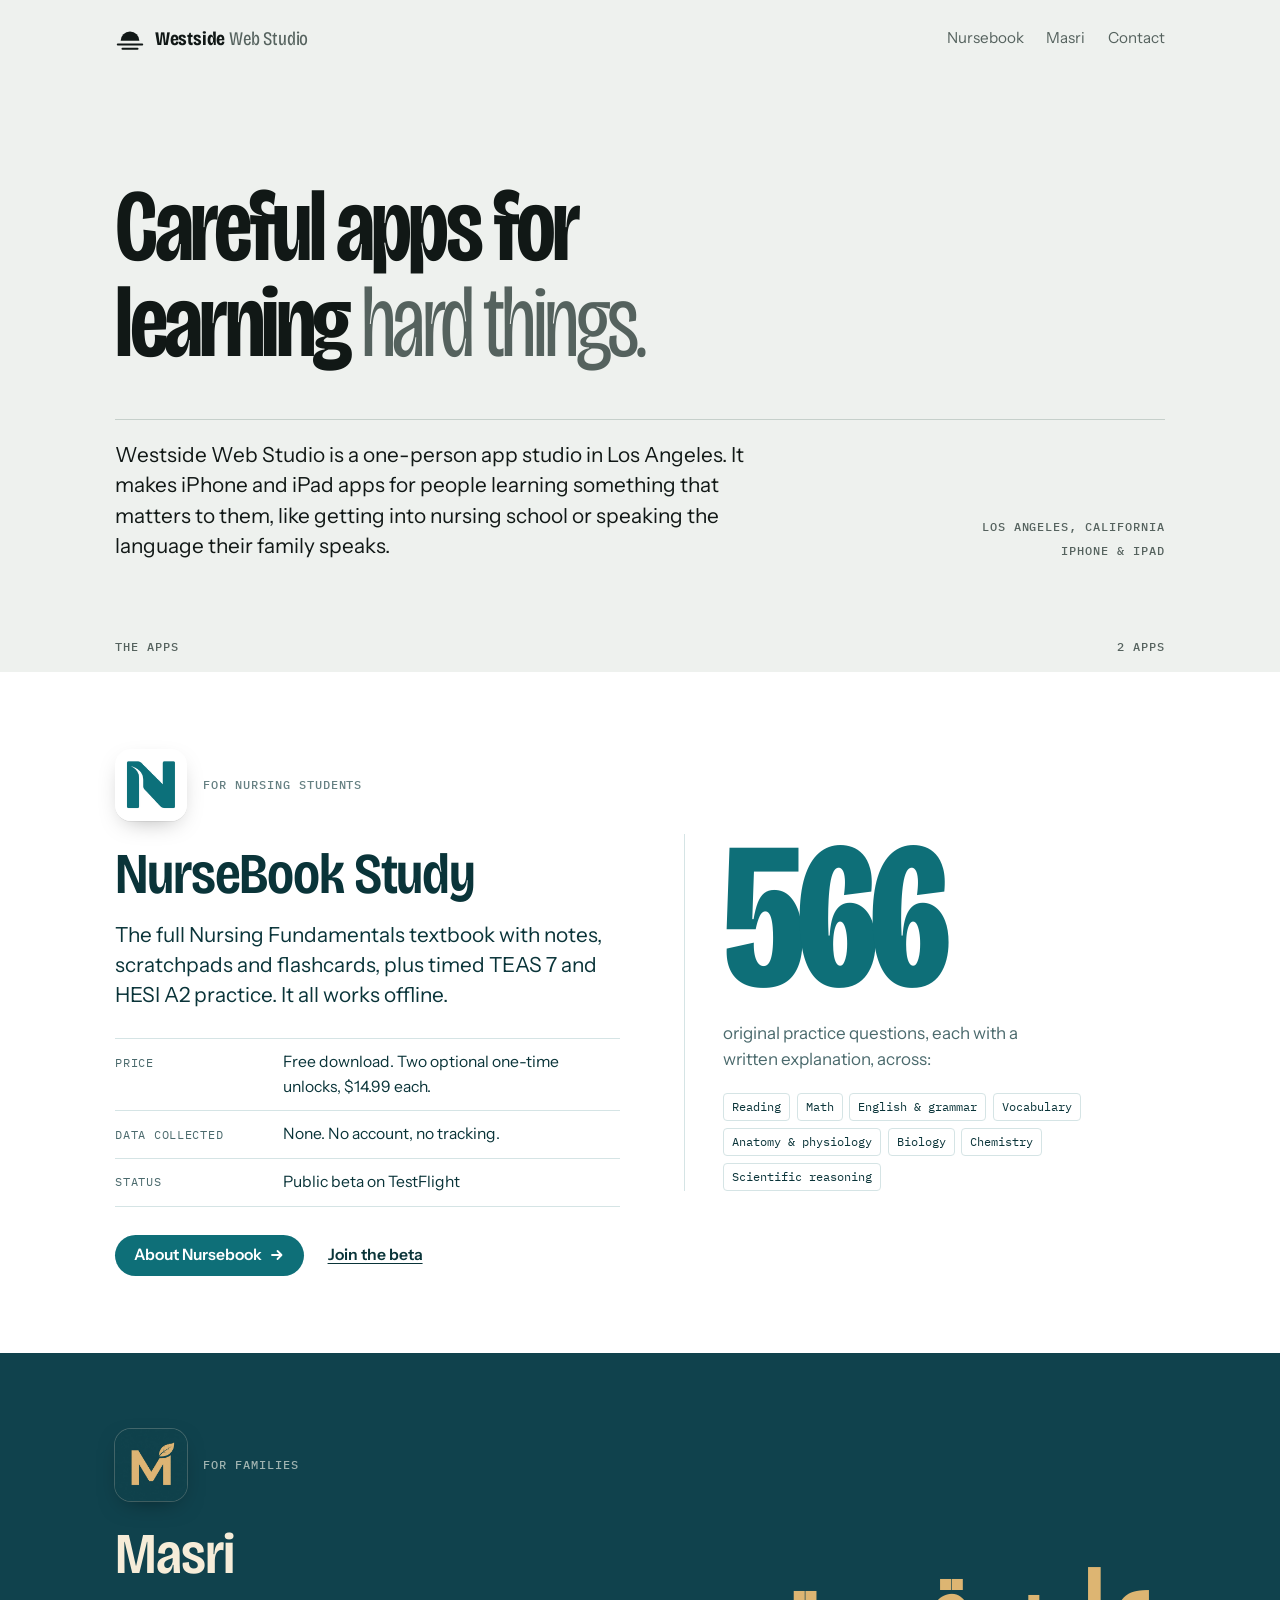
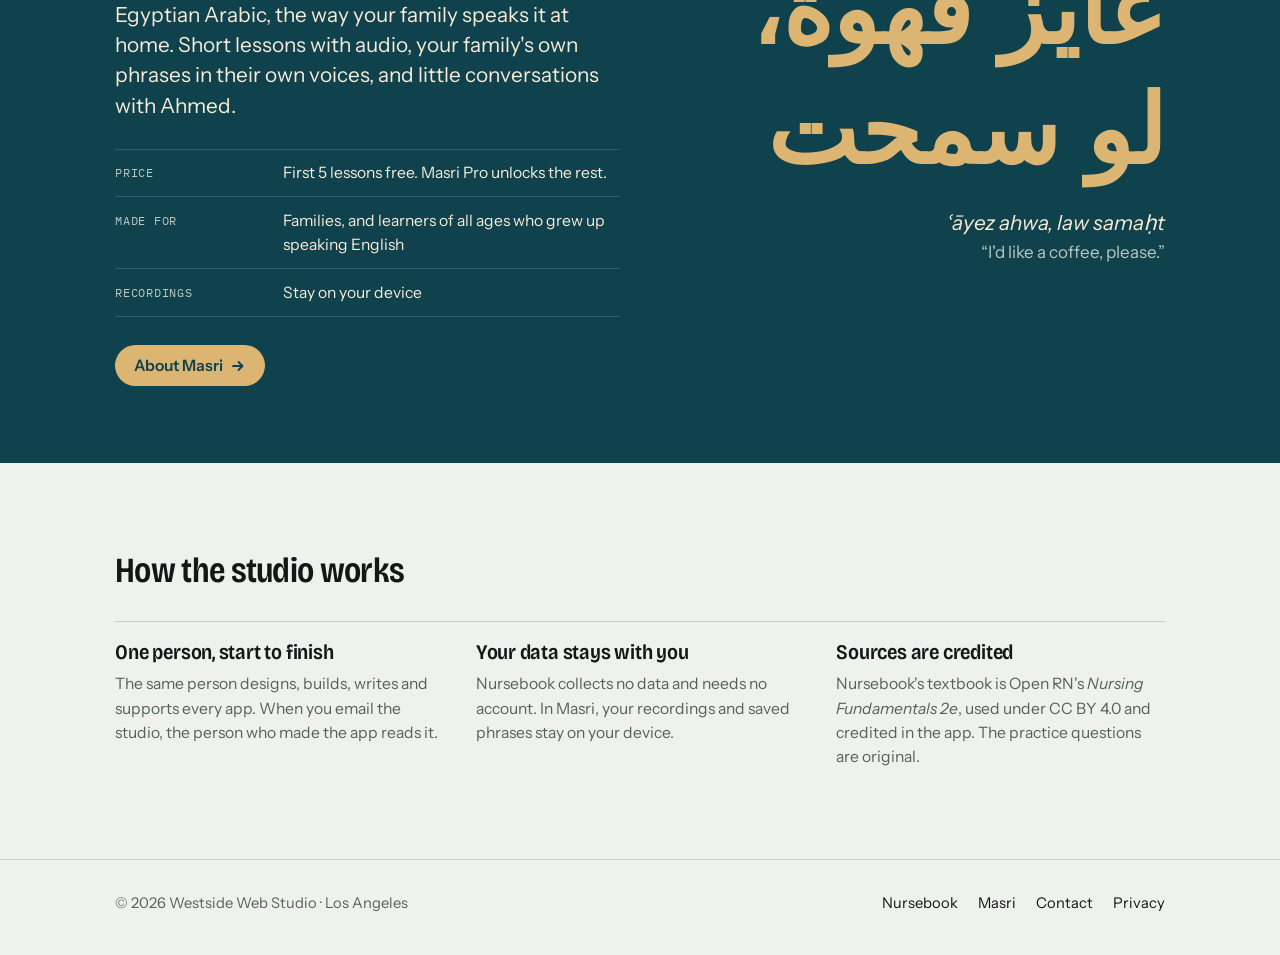
==== index.html @ 8f6cc034 "Westside Web Studio site: home, Nursebook, Masri, contact, privacy Static site for GitHub Pages. Sel" ====
<!doctype html>
<html lang="en">
<head>
<meta charset="utf-8">
<meta name="viewport" content="width=device-width, initial-scale=1, viewport-fit=cover">
<title>Westside Web Studio</title>
<meta name="description" content="Westside Web Studio is a one-person app studio in Los Angeles. It makes NurseBook Study and Masri for iPhone and iPad.">
<meta name="theme-color" content="#eef1ee" media="(prefers-color-scheme: light)">
<meta name="theme-color" content="#0c1110" media="(prefers-color-scheme: dark)">
<meta property="og:title" content="Westside Web Studio">
<meta property="og:description" content="Careful apps for learning hard things. NurseBook Study and Masri, for iPhone and iPad.">
<meta property="og:type" content="website">
<link rel="icon" href="assets/favicon.svg" type="image/svg+xml">
<link rel="preload" href="assets/fonts/bricolage-grotesque.woff2" as="font" type="font/woff2" crossorigin>
<link rel="stylesheet" href="assets/site.css">
</head>
<body>
<a class="skip" href="#main">Skip to content</a>

<header class="site-header">
  <div class="wrap">
    <a class="wordmark" href="./" aria-label="Westside Web Studio, home">
      <svg viewBox="0 0 32 32" aria-hidden="true"><path d="M6 19a10 10 0 0 1 20 0z" fill="currentColor"/><path d="M3 23h26M8 27.5h16" stroke="currentColor" stroke-width="2.2" stroke-linecap="round"/></svg>
      <span class="wordmark-text"><b>Westside</b> <span>Web Studio</span></span>
    </a>
    <nav class="site-nav" aria-label="Main">
      <a href="nursebook/">Nursebook</a>
      <a href="masri/">Masri</a>
      <a href="contact/">Contact</a>
    </nav>
  </div>
</header>

<main id="main">
  <section class="hero">
    <div class="wrap">
      <h1>Careful apps for learning <em>hard things.</em></h1>
      <div class="hero-foot">
        <p>Westside Web Studio is a one-person app studio in Los Angeles. It makes iPhone and iPad apps for people learning something that matters to them, like getting into nursing school or speaking the language their family speaks.</p>
        <div class="hero-meta label">
          <span>Los Angeles, California</span>
          <span>iPhone &amp; iPad</span>
        </div>
      </div>
    </div>
  </section>

  <div class="wrap apps-head">
    <h2 class="label" id="apps">The apps</h2>
    <span class="label">2 apps</span>
  </div>

  <section class="plate plate-nb" aria-labelledby="nb-title">
    <div class="wrap">
      <div>
        <div class="plate-id">
          <img src="assets/img/nursebook-icon-256.png" width="72" height="72" alt="Nursebook app icon">
          <span class="label">For nursing students</span>
        </div>
        <h2 id="nb-title">NurseBook Study</h2>
        <p class="lede">The full Nursing Fundamentals textbook with notes, scratchpads and flashcards, plus timed TEAS&nbsp;7 and HESI&nbsp;A2 practice. It all works offline.</p>
        <dl class="spec">
          <div><dt>Price</dt><dd>Free download. Two optional one-time unlocks, $14.99 each.</dd></div>
          <div><dt>Data collected</dt><dd>None. No account, no tracking.</dd></div>
          <div><dt>Status</dt><dd>Public beta on TestFlight</dd></div>
        </dl>
        <div class="actions">
          <a class="btn" href="nursebook/">About Nursebook <svg viewBox="0 0 14 14" aria-hidden="true"><path d="M2 7h9M7.5 3l4 4-4 4" fill="none" stroke="currentColor" stroke-width="1.8" stroke-linecap="round" stroke-linejoin="round"/></svg></a>
          <a class="textlink" href="https://testflight.apple.com/join/bQHftDA7">Join the beta</a>
        </div>
      </div>
      <div class="nb-art" aria-label="566 original practice questions">
        <div class="nb-count" aria-hidden="true">566</div>
        <p>original practice questions, each with a written explanation, across:</p>
        <ul class="nb-subjects">
          <li>Reading</li><li>Math</li><li>English &amp; grammar</li><li>Vocabulary</li>
          <li>Anatomy &amp; physiology</li><li>Biology</li><li>Chemistry</li><li>Scientific reasoning</li>
        </ul>
      </div>
    </div>
  </section>

  <section class="plate plate-ms" aria-labelledby="ms-title">
    <div class="wrap">
      <div>
        <div class="plate-id">
          <img src="assets/img/masri-icon-256.png" width="72" height="72" alt="Masri app icon">
          <span class="label">For families</span>
        </div>
        <h2 id="ms-title">Masri</h2>
        <p class="lede">Egyptian Arabic, the way your family speaks it at home. Short lessons with audio, your family's own phrases in their own voices, and little conversations with Ahmed.</p>
        <dl class="spec">
          <div><dt>Price</dt><dd>First 5 lessons free. Masri Pro unlocks the rest.</dd></div>
          <div><dt>Made for</dt><dd>Families, and learners of all ages who grew up speaking English</dd></div>
          <div><dt>Recordings</dt><dd>Stay on your device</dd></div>
        </dl>
        <div class="actions">
          <a class="btn" href="masri/">About Masri <svg viewBox="0 0 14 14" aria-hidden="true"><path d="M2 7h9M7.5 3l4 4-4 4" fill="none" stroke="currentColor" stroke-width="1.8" stroke-linecap="round" stroke-linejoin="round"/></svg></a>
        </div>
      </div>
      <figure class="ms-art" style="margin:0">
        <div class="ms-phrase" lang="ar-EG" dir="rtl">عايز قهوة، <span style="white-space:nowrap">لو سمحت</span></div>
        <figcaption>
          <div class="ms-say">ʿāyez ahwa, law samaḥt</div>
          <div class="ms-gloss">“I'd like a coffee, please.”</div>
        </figcaption>
      </figure>
    </div>
  </section>

  <section class="notes" aria-labelledby="notes-title">
    <div class="wrap">
      <h2 id="notes-title">How the studio works</h2>
      <div class="notes-grid">
        <div class="note">
          <h3>One person, start to finish</h3>
          <p>The same person designs, builds, writes and supports every app. When you email the studio, the person who made the app reads it.</p>
        </div>
        <div class="note">
          <h3>Your data stays with you</h3>
          <p>Nursebook collects no data and needs no account. In Masri, your recordings and saved phrases stay on your device.</p>
        </div>
        <div class="note">
          <h3>Sources are credited</h3>
          <p>Nursebook's textbook is Open RN's <i>Nursing Fundamentals&nbsp;2e</i>, used under CC&nbsp;BY&nbsp;4.0 and credited in the app. The practice questions are original.</p>
        </div>
      </div>
    </div>
  </section>
</main>

<footer class="site-footer">
  <div class="wrap">
    <span>© 2026 Westside Web Studio · Los Angeles</span>
    <nav aria-label="Footer">
      <a href="nursebook/">Nursebook</a>
      <a href="masri/">Masri</a>
      <a href="contact/">Contact</a>
      <a href="privacy/">Privacy</a>
    </nav>
  </div>
</footer>
</body>
</html>
---- assets/site.css ----
/* Westside Web Studio
   Layout: a quiet studio frame (wordmark, statement, notes) around full-width
   app plates that each carry their own app's colors and a spec sheet. */

@font-face {
  font-family: "Bricolage Grotesque";
  src: url("fonts/bricolage-grotesque.woff2") format("woff2");
  font-weight: 200 800;
  font-stretch: 75% 100%;
  font-display: swap;
}
@font-face {
  font-family: "Instrument Sans";
  src: url("fonts/instrument-sans.woff2") format("woff2");
  font-weight: 400 700;
  font-stretch: 75% 100%;
  font-display: swap;
}
@font-face {
  font-family: "Instrument Sans";
  src: url("fonts/instrument-sans-italic.woff2") format("woff2");
  font-weight: 400 700;
  font-style: italic;
  font-display: swap;
}
@font-face {
  font-family: "IBM Plex Mono";
  src: url("fonts/ibm-plex-mono-400.woff2") format("woff2");
  font-weight: 400;
  font-display: swap;
}
@font-face {
  font-family: "IBM Plex Mono";
  src: url("fonts/ibm-plex-mono-500.woff2") format("woff2");
  font-weight: 500;
  font-display: swap;
}

:root {
  /* Studio: marine-layer paper, ink, one dusk-blue accent */
  --paper: #eef1ee;
  --paper-2: #e2e8e4;
  --ink: #111816;
  --muted: #55625e;
  --rule: #c6d0cb;
  --accent: #2b3dcc;

  /* Nursebook plate */
  --nb-bg: #ffffff;
  --nb-fg: #0a3439;
  --nb-muted: #4b6a6d;
  --nb-accent: #0e6f78;
  --nb-rule: #d5e4e5;

  /* Masri plate (one look in both themes, from the app icon) */
  --ms-bg: #10424d;
  --ms-fg: #f6ecd8;
  --ms-muted: #b9c7c2;
  --ms-accent: #ddb572;
  --ms-rule: #2b5f69;

  --display: "Bricolage Grotesque", "Avenir Next Condensed", "Arial Narrow", system-ui, sans-serif;
  --body: "Instrument Sans", "Avenir Next", "Segoe UI", system-ui, sans-serif;
  --mono: "IBM Plex Mono", ui-monospace, "SF Mono", Consolas, monospace;
  --arabic: "SF Arabic", "Geeza Pro", "Noto Naskh Arabic", "Segoe UI", "Arial", sans-serif;

  --step--1: 0.875rem;
  --step-0: 1.0625rem;
  --step-1: 1.3rem;
  --step-2: clamp(1.6rem, 1.2rem + 1.6vw, 2.2rem);
  --step-3: clamp(2.2rem, 1.4rem + 3.4vw, 3.6rem);
  --step-4: clamp(2.9rem, 1.4rem + 6.4vw, 6.4rem);

  --wrap: 72rem;
  --gutter-l: max(16px, env(safe-area-inset-left, 0px), 4vw);
  --gutter-r: max(16px, env(safe-area-inset-right, 0px), 4vw);
  color-scheme: light;
}

@media (prefers-color-scheme: dark) {
  :root {
    --paper: #0c1110;
    --paper-2: #141b19;
    --ink: #e5ebe8;
    --muted: #93a19c;
    --rule: #26312e;
    --accent: #95a2ff;

    --nb-bg: #0a2326;
    --nb-fg: #e2f0f0;
    --nb-muted: #9dbbbd;
    --nb-accent: #5fc4cc;
    --nb-rule: #1c3d41;
    color-scheme: dark;
  }
}

*, *::before, *::after { box-sizing: border-box; }

html { -webkit-text-size-adjust: 100%; }

body {
  margin: 0;
  background: var(--paper);
  color: var(--ink);
  font-family: var(--body);
  font-size: var(--step-0);
  line-height: 1.55;
  -webkit-font-smoothing: antialiased;
  text-rendering: optimizeLegibility;
}

img { max-width: 100%; height: auto; display: block; }

a { color: inherit; text-underline-offset: 0.2em; text-decoration-thickness: 1px; }
a:hover { text-decoration-thickness: 2px; }
:focus-visible { outline: 2px solid var(--accent); outline-offset: 3px; border-radius: 2px; }

.skip {
  position: absolute; left: -9999px; top: 0;
  background: var(--ink); color: var(--paper); padding: 0.6rem 1rem; z-index: 20;
}
.skip:focus { left: var(--gutter-l); top: 0.5rem; }

.wrap {
  max-width: var(--wrap);
  margin-inline: auto;
  padding-left: var(--gutter-l);
  padding-right: var(--gutter-r);
}

h1, h2, h3 {
  font-family: var(--display);
  font-weight: 600;
  font-stretch: 84%;
  letter-spacing: -0.02em;
  line-height: 1.02;
  text-wrap: balance;
  margin: 0;
}

p { margin: 0; max-width: 62ch; }

.label {
  font-family: var(--mono);
  font-size: 0.75rem;
  font-weight: 500;
  letter-spacing: 0.08em;
  text-transform: uppercase;
}

/* ---------- Header ---------- */

.site-header { padding-block: 1.25rem; }
.site-header .wrap {
  display: flex; align-items: center; justify-content: space-between;
  gap: 1rem; flex-wrap: wrap;
}

.wordmark {
  display: inline-flex; align-items: center; gap: 0.6rem;
  text-decoration: none; color: var(--ink);
}
.wordmark svg { width: 30px; height: 30px; flex: none; }
.wordmark-text {
  font-family: var(--display);
  font-stretch: 80%;
  font-size: 1.2rem;
  letter-spacing: -0.01em;
  line-height: 1;
}
.wordmark-text b { font-weight: 700; }
.wordmark-text span { font-weight: 400; color: var(--muted); }

.site-nav { display: flex; gap: 1.4rem; flex-wrap: wrap; }
.site-nav a {
  text-decoration: none; font-size: 0.95rem; color: var(--muted);
  padding-block: 0.4rem;
}
.site-nav a:hover, .site-nav a[aria-current="page"] { color: var(--ink); }
.site-nav a[aria-current="page"] { box-shadow: inset 0 -2px 0 var(--accent); }

/* ---------- Home hero ---------- */

.hero { padding-block: clamp(3rem, 8vw, 7rem) clamp(2.5rem, 6vw, 5rem); }
.hero h1 {
  font-size: var(--step-4);
  font-stretch: 78%;
  font-weight: 600;
  line-height: 0.94;
  letter-spacing: -0.035em;
  max-width: 13ch;
}
.hero h1 em {
  font-style: normal;
  font-weight: 300;
  color: var(--muted);
}
.hero-foot {
  margin-top: clamp(2rem, 4vw, 3rem);
  display: grid;
  grid-template-columns: minmax(0, 1fr) auto;
  gap: 2rem;
  align-items: end;
  border-top: 1px solid var(--rule);
  padding-top: 1.25rem;
}
.hero-foot p { font-size: var(--step-1); line-height: 1.45; color: var(--ink); max-width: 46ch; }
.hero-meta {
  display: grid; gap: 0.35rem; text-align: right; color: var(--muted);
}

/* ---------- App plates ---------- */

.apps-head {
  display: flex; justify-content: space-between; align-items: baseline;
  gap: 1rem; padding-block: 0 1rem; color: var(--muted);
}

.plate { padding-block: clamp(2.5rem, 6vw, 5rem); }
.plate .wrap {
  display: grid;
  grid-template-columns: minmax(0, 1.05fr) minmax(0, 1fr);
  gap: clamp(2rem, 5vw, 4.5rem);
  align-items: center;
}

.plate-id { display: flex; align-items: center; gap: 1rem; margin-bottom: 1.5rem; }
.plate-id img {
  width: 72px; height: 72px; border-radius: 16px;
  box-shadow: 0 1px 0 rgba(0,0,0,0.06), 0 8px 24px -10px rgba(0,0,0,0.35);
}
.plate-id .label { opacity: 0.85; }
.plate h2 { font-size: var(--step-3); margin-bottom: 1rem; }
.plate .lede { font-size: var(--step-1); line-height: 1.45; margin-bottom: 1.75rem; }

.spec { margin: 0 0 1.75rem; display: grid; border-top: 1px solid; }
.spec div {
  display: grid; grid-template-columns: 9.5rem minmax(0, 1fr); gap: 1rem;
  padding-block: 0.7rem; border-bottom: 1px solid;
}
.spec dt { font-family: var(--mono); font-size: 0.75rem; letter-spacing: 0.06em; text-transform: uppercase; padding-top: 0.2rem; }
.spec dd { margin: 0; font-size: 0.98rem; }

.actions { display: flex; flex-wrap: wrap; gap: 0.75rem 1.5rem; align-items: center; }
.btn {
  display: inline-flex; align-items: center; gap: 0.5rem;
  font-weight: 600; text-decoration: none;
  padding: 0.8rem 1.2rem; border-radius: 999px;
  font-size: 0.98rem; line-height: 1;
}
.btn svg { width: 14px; height: 14px; }
.textlink { font-weight: 600; font-size: 0.98rem; }

/* Nursebook plate */
.plate-nb { background: var(--nb-bg); color: var(--nb-fg); }
.plate-nb .label, .plate-nb .spec dt { color: var(--nb-muted); }
.plate-nb .spec, .plate-nb .spec div { border-color: var(--nb-rule); }
.plate-nb .btn { background: var(--nb-accent); color: var(--nb-bg); }
.plate-nb .btn:focus-visible, .plate-nb a:focus-visible { outline-color: var(--nb-accent); }

.nb-art {
  display: grid; gap: 1.25rem;
  border-left: 1px solid var(--nb-rule);
  padding-left: clamp(1.25rem, 3vw, 2.5rem);
}
.nb-count {
  font-family: var(--display);
  font-stretch: 75%;
  font-weight: 700;
  font-size: clamp(6rem, 3rem + 13vw, 13rem);
  line-height: 0.8;
  letter-spacing: -0.05em;
  color: var(--nb-accent);
  font-variant-numeric: tabular-nums;
}
.nb-art p { color: var(--nb-muted); max-width: 30ch; }
.nb-subjects {
  list-style: none; margin: 0; padding: 0;
  display: flex; flex-wrap: wrap; gap: 0.4rem;
}
.nb-subjects li {
  font-family: var(--mono); font-size: 0.75rem;
  border: 1px solid var(--nb-rule); border-radius: 4px;
  padding: 0.25rem 0.5rem; color: var(--nb-fg);
}

/* Masri plate */
.plate-ms { background: var(--ms-bg); color: var(--ms-fg); color-scheme: dark; }
.plate-ms .label, .plate-ms .spec dt { color: var(--ms-muted); }
.plate-ms .spec, .plate-ms .spec div { border-color: var(--ms-rule); }
.plate-ms .btn { background: var(--ms-accent); color: var(--ms-bg); }
.plate-ms a:focus-visible, .plate-ms .btn:focus-visible { outline-color: var(--ms-accent); }
.plate-ms .plate-id img, .head-ms .app-head img { box-shadow: 0 0 0 1px rgba(246, 236, 216, 0.22), 0 8px 24px -10px rgba(0,0,0,0.5); }

.ms-art { display: grid; gap: 1rem; justify-items: end; text-align: right; }
.ms-phrase {
  font-family: var(--arabic);
  font-size: clamp(2.4rem, 1.2rem + 6vw, 6rem);
  line-height: 1.25;
  color: var(--ms-accent);
  font-weight: 600;
}
.ms-say { font-size: var(--step-1); font-style: italic; }
.ms-gloss { color: var(--ms-muted); }

/* ---------- Studio notes ---------- */

.notes { padding-block: clamp(3rem, 7vw, 6rem); }
.notes h2 { font-size: var(--step-2); margin-bottom: 2rem; max-width: 22ch; }
.notes-grid {
  display: grid; grid-template-columns: repeat(3, minmax(0, 1fr));
  gap: 2rem; border-top: 1px solid var(--rule);
}
.note { padding-top: 1.25rem; display: grid; gap: 0.6rem; align-content: start; }
.note h3 { font-size: var(--step-1); font-stretch: 88%; letter-spacing: -0.01em; }
.note p { color: var(--muted); font-size: 0.98rem; }

/* ---------- Inner pages ---------- */

.head-nb { background: var(--nb-bg); color: var(--nb-fg); margin-bottom: clamp(2rem, 5vw, 3.5rem); }
.head-nb .label, .head-nb.page-head p { color: var(--nb-muted); }
.head-ms { background: var(--ms-bg); color: var(--ms-fg); color-scheme: dark; margin-bottom: clamp(2rem, 5vw, 3.5rem); }
.head-ms .label, .head-ms.page-head p { color: var(--ms-muted); }
.head-ms .wrap { display: grid; grid-template-columns: minmax(0, 1fr) auto; gap: 2rem; align-items: end; }
.head-ms .ms-phrase { font-size: clamp(2.2rem, 1.2rem + 3vw, 3.6rem); }

.page-head { padding-block: clamp(2.5rem, 6vw, 5rem) clamp(1.5rem, 3vw, 2.5rem); }
.page-head h1 { font-size: var(--step-3); max-width: 18ch; }
.page-head p { margin-top: 1.25rem; font-size: var(--step-1); line-height: 1.45; color: var(--muted); max-width: 52ch; }

.app-head { display: flex; align-items: center; gap: 1.25rem; margin-bottom: 1.75rem; }
.app-head img { width: 88px; height: 88px; border-radius: 20px; box-shadow: 0 8px 24px -12px rgba(0,0,0,0.4); }

.prose { padding-block: 0 clamp(3rem, 7vw, 6rem); }
.prose .cols {
  display: grid; grid-template-columns: minmax(0, 1fr) minmax(0, 18rem);
  gap: clamp(2rem, 5vw, 5rem); align-items: start;
}
.prose section + section { margin-top: 2.5rem; }
.prose h2 { font-size: var(--step-2); margin-bottom: 1rem; }
.prose p + p { margin-top: 1rem; }
.prose ul { margin: 0; padding-left: 1.1rem; max-width: 62ch; display: grid; gap: 0.5rem; }
.prose li::marker { color: var(--muted); }
.fine { font-size: var(--step--1); color: var(--muted); }

.aside {
  position: sticky; top: 1.5rem;
  border-top: 2px solid var(--ink);
  padding-top: 1rem;
}
.aside .spec { border-top: 0; }
.aside .spec div { grid-template-columns: minmax(0, 1fr); gap: 0.15rem; border-color: var(--rule); }
.aside .spec dt { color: var(--muted); }
.aside .btn { background: var(--ink); color: var(--paper); }
.aside .actions { flex-direction: column; align-items: stretch; }
.aside .btn { justify-content: center; }

.contact-list { display: grid; gap: 0; border-top: 1px solid var(--rule); max-width: 46rem; }
.contact-list div {
  display: grid; grid-template-columns: 12rem minmax(0, 1fr); gap: 1rem;
  padding-block: 1.1rem; border-bottom: 1px solid var(--rule);
}
.contact-list dt { color: var(--muted); }
.contact-list dd { margin: 0; overflow-wrap: anywhere; }
.contact-list a { font-weight: 600; }

/* ---------- Footer ---------- */

.site-footer {
  border-top: 1px solid var(--rule);
  padding-block: 2rem 2.5rem;
  color: var(--muted);
  font-size: 0.92rem;
}
.site-footer .wrap {
  display: flex; flex-wrap: wrap; justify-content: space-between; gap: 1rem 2rem;
}
.site-footer nav { display: flex; gap: 1.25rem; flex-wrap: wrap; }
.site-footer a { color: var(--ink); text-decoration: none; }
.site-footer a:hover { text-decoration: underline; }

/* ---------- Responsive ---------- */

@media (max-width: 860px) {
  .plate .wrap { grid-template-columns: minmax(0, 1fr); }
  .nb-art { border-left: 0; padding-left: 0; border-top: 1px solid var(--nb-rule); padding-top: 1.5rem; }
  .ms-art { justify-items: start; text-align: left; border-top: 1px solid var(--ms-rule); padding-top: 1.5rem; }
  .notes-grid { grid-template-columns: minmax(0, 1fr); gap: 0; }
  .note { padding-block: 1.25rem; border-bottom: 1px solid var(--rule); }
  .prose .cols { grid-template-columns: minmax(0, 1fr); }
  .aside { position: static; order: -1; }
  .head-ms .wrap { grid-template-columns: minmax(0, 1fr); }
}

@media (max-width: 560px) {
  .hero-foot { grid-template-columns: minmax(0, 1fr); }
  .hero-meta { text-align: left; }
  .spec div, .contact-list div { grid-template-columns: minmax(0, 1fr); gap: 0.15rem; }
  .apps-head { flex-direction: column; gap: 0.25rem; }
}

@media (prefers-reduced-motion: no-preference) {
  .plate-id img { transition: transform 0.4s cubic-bezier(.2,.7,.2,1); }
  .plate:hover .plate-id img { transform: rotate(-4deg) scale(1.04); }
  .btn { transition: transform 0.15s ease; }
  .btn:hover { transform: translateY(-1px); }
}
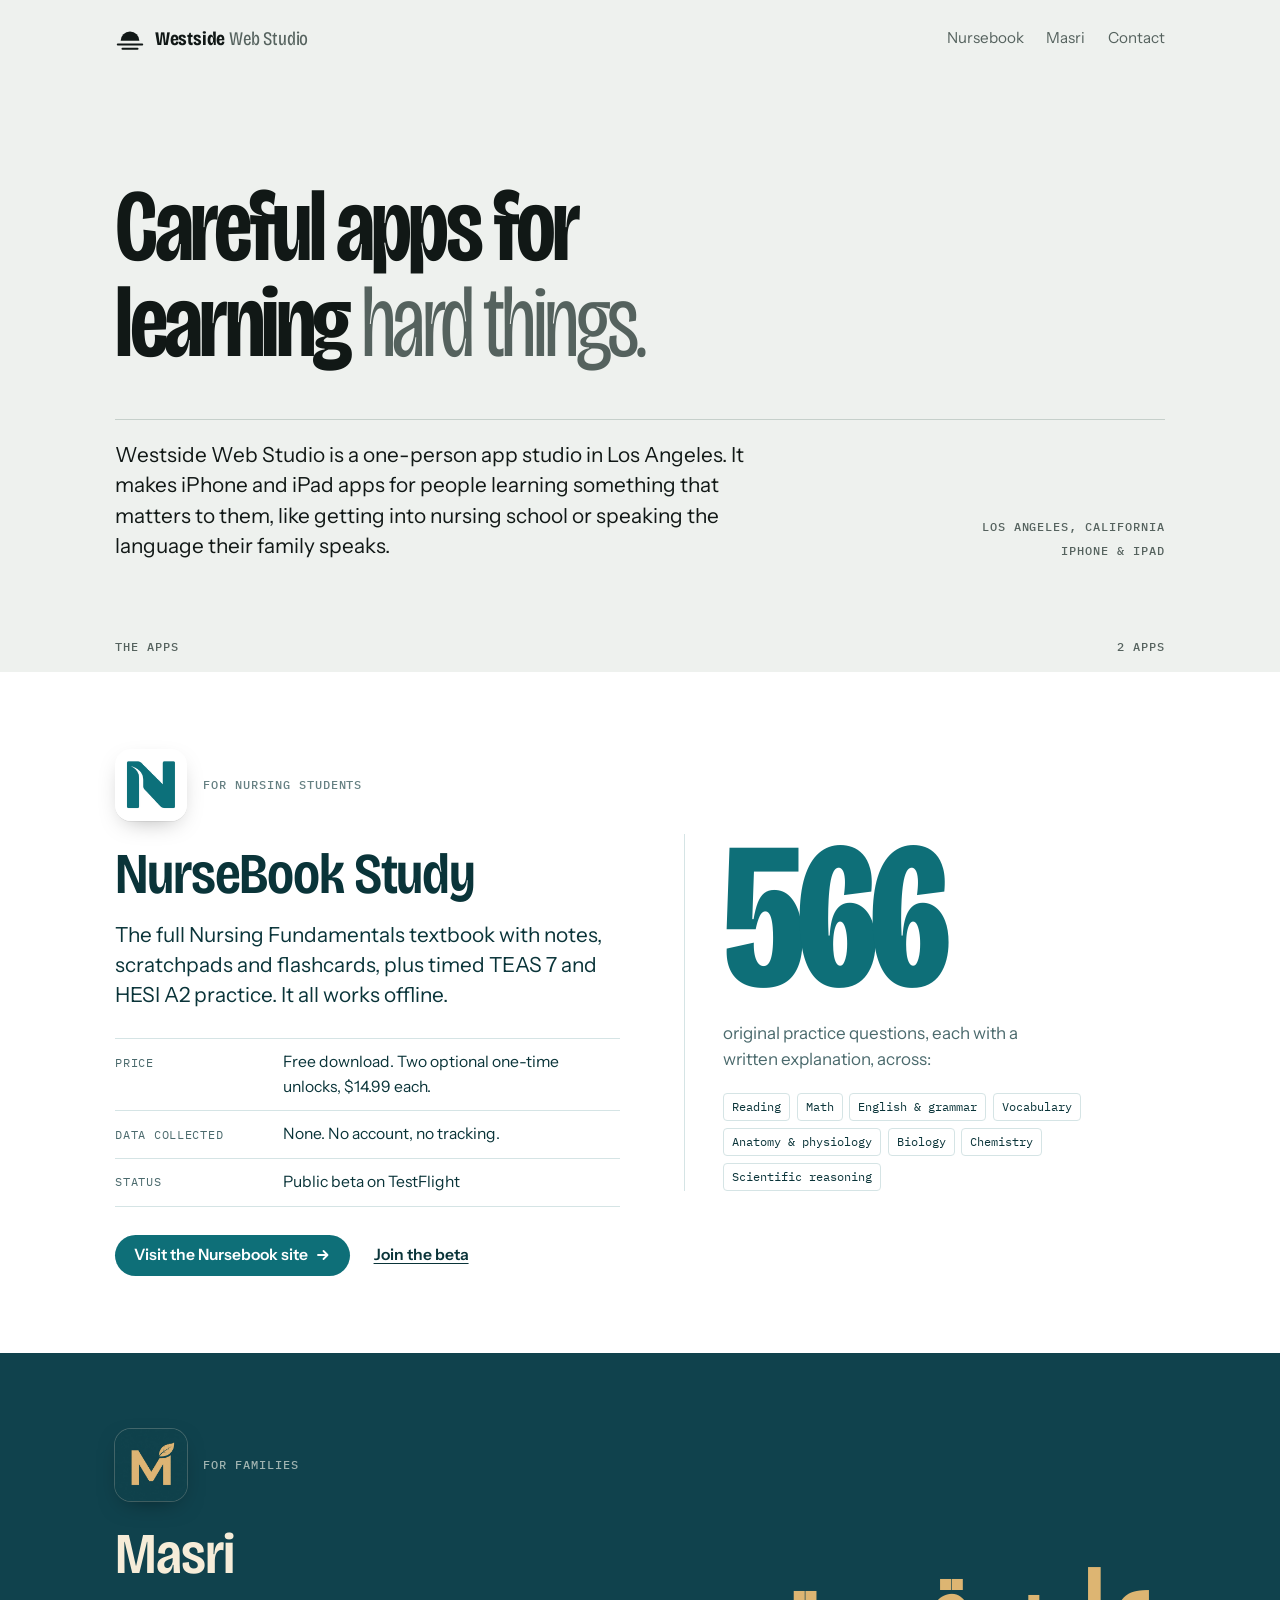
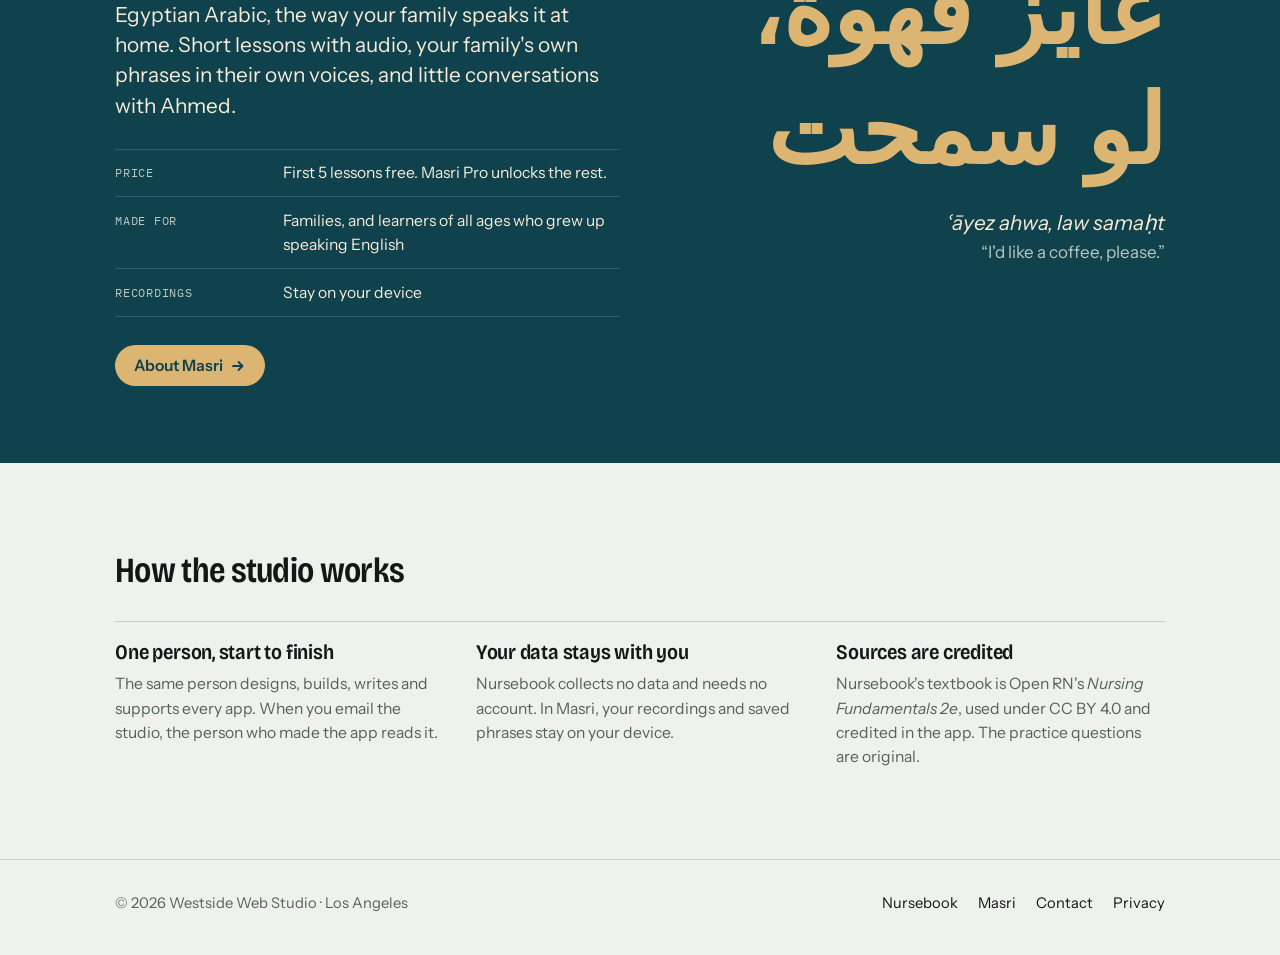
==== commit c2305761: "Link the Nursebook card to nursebook.westsidewebstudio.com; keep its CNAME in DNS.md Co-Authored-By:" ====
--- a/index.html
+++ b/index.html
@@ -65,7 +65,7 @@
           <div><dt>Status</dt><dd>Public beta on TestFlight</dd></div>
         </dl>
         <div class="actions">
-          <a class="btn" href="nursebook/">About Nursebook <svg viewBox="0 0 14 14" aria-hidden="true"><path d="M2 7h9M7.5 3l4 4-4 4" fill="none" stroke="currentColor" stroke-width="1.8" stroke-linecap="round" stroke-linejoin="round"/></svg></a>
+          <a class="btn" href="https://nursebook.westsidewebstudio.com/">Visit the Nursebook site <svg viewBox="0 0 14 14" aria-hidden="true"><path d="M2 7h9M7.5 3l4 4-4 4" fill="none" stroke="currentColor" stroke-width="1.8" stroke-linecap="round" stroke-linejoin="round"/></svg></a>
           <a class="textlink" href="https://testflight.apple.com/join/bQHftDA7">Join the beta</a>
         </div>
       </div>
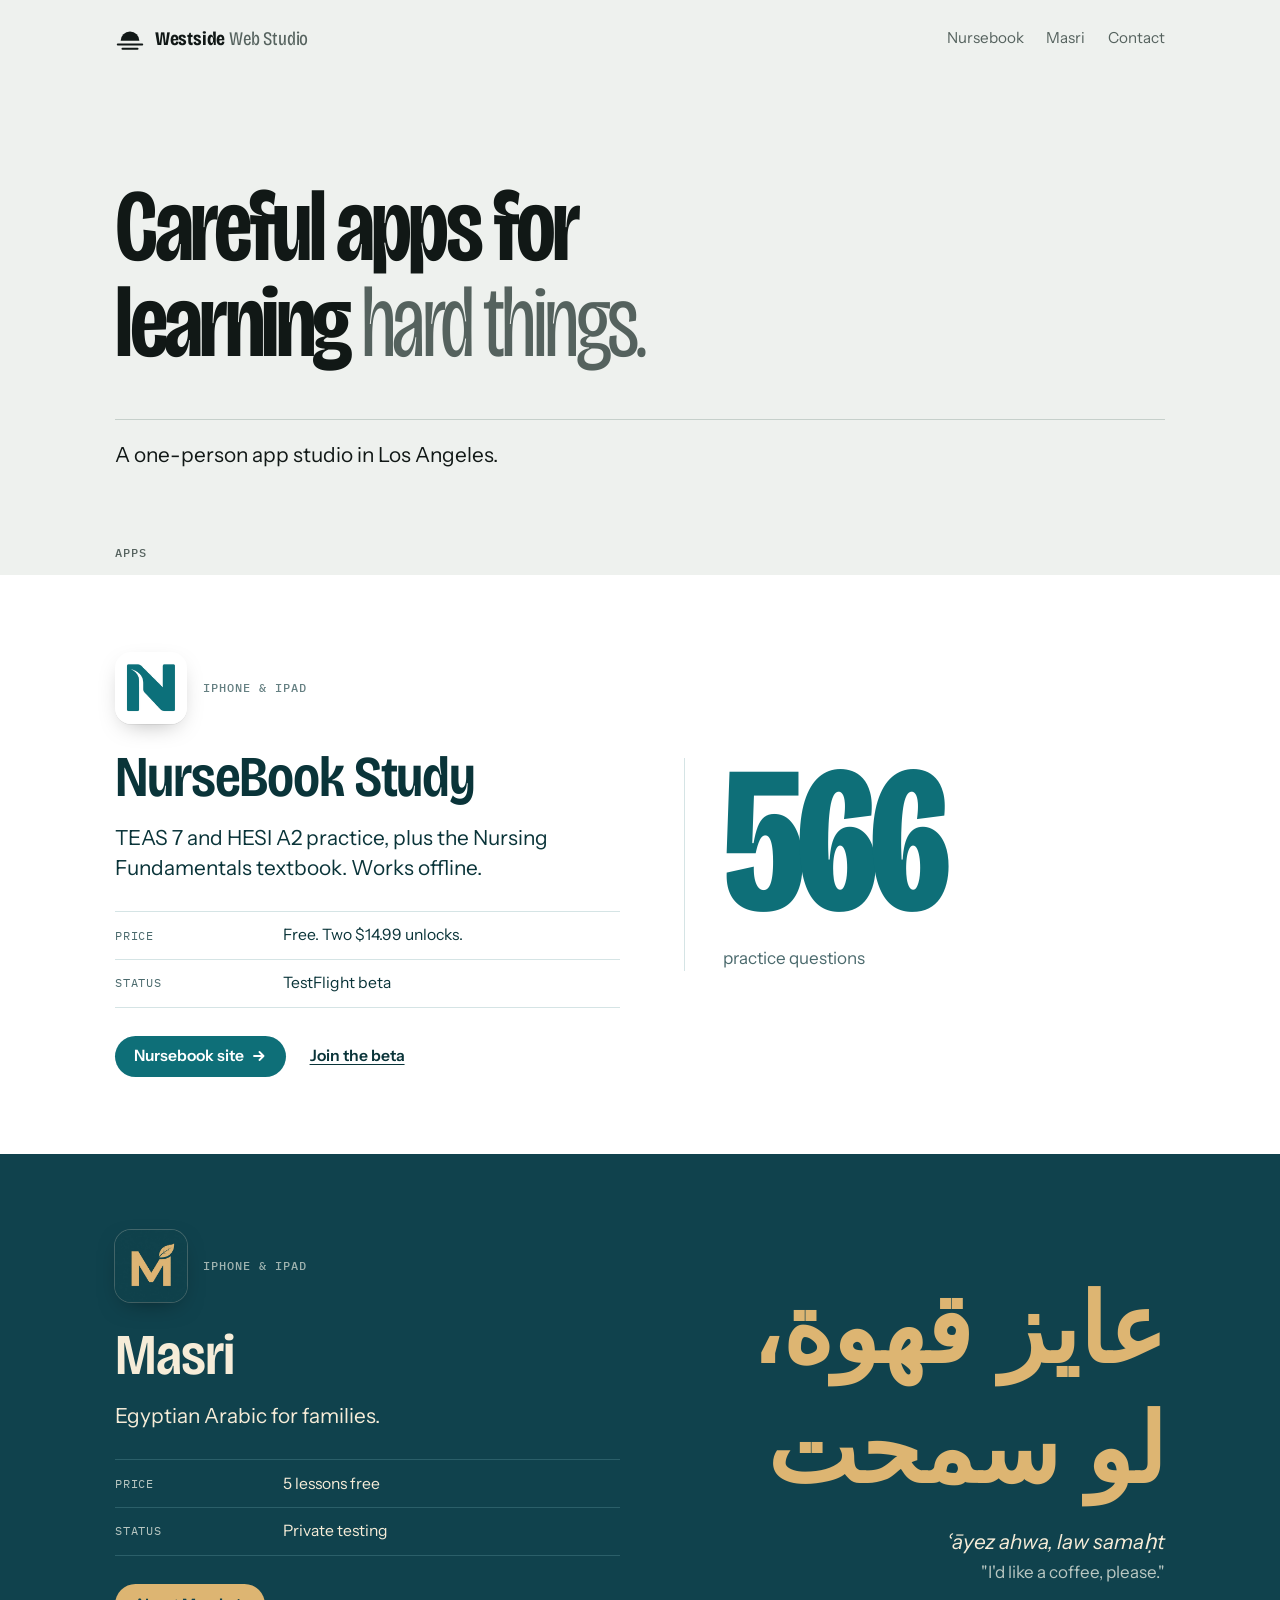
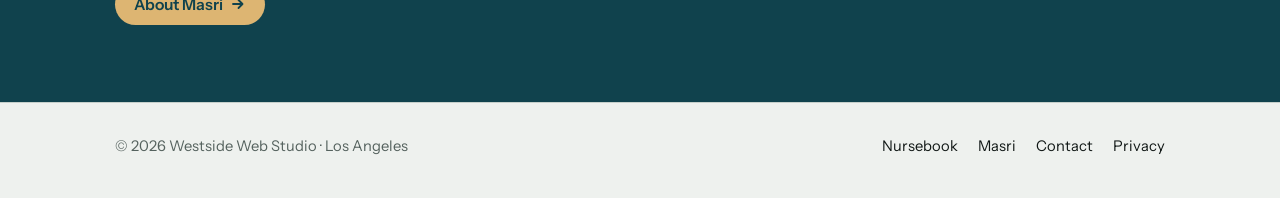
==== commit 1cca5ee7: "Cut site copy down: shorter pages, no explainer section Co-Authored-By: Claude Opus 5.5 <noreply@ant" ====
--- a/index.html
+++ b/index.html
@@ -4,7 +4,7 @@
 <meta charset="utf-8">
 <meta name="viewport" content="width=device-width, initial-scale=1, viewport-fit=cover">
 <title>Westside Web Studio</title>
-<meta name="description" content="Westside Web Studio is a one-person app studio in Los Angeles. It makes NurseBook Study and Masri for iPhone and iPad.">
+<meta name="description" content="A one-person app studio in Los Angeles. Makers of NurseBook Study and Masri.">
 <meta name="theme-color" content="#eef1ee" media="(prefers-color-scheme: light)">
 <meta name="theme-color" content="#0c1110" media="(prefers-color-scheme: dark)">
 <meta property="og:title" content="Westside Web Studio">
@@ -36,18 +36,13 @@
     <div class="wrap">
       <h1>Careful apps for learning <em>hard things.</em></h1>
       <div class="hero-foot">
-        <p>Westside Web Studio is a one-person app studio in Los Angeles. It makes iPhone and iPad apps for people learning something that matters to them, like getting into nursing school or speaking the language their family speaks.</p>
-        <div class="hero-meta label">
-          <span>Los Angeles, California</span>
-          <span>iPhone &amp; iPad</span>
-        </div>
+        <p>A one-person app studio in Los Angeles.</p>
       </div>
     </div>
   </section>
 
   <div class="wrap apps-head">
-    <h2 class="label" id="apps">The apps</h2>
-    <span class="label">2 apps</span>
+    <h2 class="label" id="apps">Apps</h2>
   </div>
 
   <section class="plate plate-nb" aria-labelledby="nb-title">
@@ -55,27 +50,22 @@
       <div>
         <div class="plate-id">
           <img src="assets/img/nursebook-icon-256.png" width="72" height="72" alt="Nursebook app icon">
-          <span class="label">For nursing students</span>
+          <span class="label">iPhone &amp; iPad</span>
         </div>
         <h2 id="nb-title">NurseBook Study</h2>
-        <p class="lede">The full Nursing Fundamentals textbook with notes, scratchpads and flashcards, plus timed TEAS&nbsp;7 and HESI&nbsp;A2 practice. It all works offline.</p>
+        <p class="lede">TEAS 7 and HESI A2 practice, plus the Nursing Fundamentals textbook. Works offline.</p>
         <dl class="spec">
-          <div><dt>Price</dt><dd>Free download. Two optional one-time unlocks, $14.99 each.</dd></div>
-          <div><dt>Data collected</dt><dd>None. No account, no tracking.</dd></div>
-          <div><dt>Status</dt><dd>Public beta on TestFlight</dd></div>
+          <div><dt>Price</dt><dd>Free. Two $14.99 unlocks.</dd></div>
+          <div><dt>Status</dt><dd>TestFlight beta</dd></div>
         </dl>
         <div class="actions">
-          <a class="btn" href="https://nursebook.westsidewebstudio.com/">Visit the Nursebook site <svg viewBox="0 0 14 14" aria-hidden="true"><path d="M2 7h9M7.5 3l4 4-4 4" fill="none" stroke="currentColor" stroke-width="1.8" stroke-linecap="round" stroke-linejoin="round"/></svg></a>
+          <a class="btn" href="https://nursebook.westsidewebstudio.com/">Nursebook site <svg viewBox="0 0 14 14" aria-hidden="true"><path d="M2 7h9M7.5 3l4 4-4 4" fill="none" stroke="currentColor" stroke-width="1.8" stroke-linecap="round" stroke-linejoin="round"/></svg></a>
           <a class="textlink" href="https://testflight.apple.com/join/bQHftDA7">Join the beta</a>
         </div>
       </div>
-      <div class="nb-art" aria-label="566 original practice questions">
-        <div class="nb-count" aria-hidden="true">566</div>
-        <p>original practice questions, each with a written explanation, across:</p>
-        <ul class="nb-subjects">
-          <li>Reading</li><li>Math</li><li>English &amp; grammar</li><li>Vocabulary</li>
-          <li>Anatomy &amp; physiology</li><li>Biology</li><li>Chemistry</li><li>Scientific reasoning</li>
-        </ul>
+      <div class="nb-art">
+        <div class="nb-count">566</div>
+        <p>practice questions</p>
       </div>
     </div>
   </section>
@@ -85,14 +75,13 @@
       <div>
         <div class="plate-id">
           <img src="assets/img/masri-icon-256.png" width="72" height="72" alt="Masri app icon">
-          <span class="label">For families</span>
+          <span class="label">iPhone &amp; iPad</span>
         </div>
         <h2 id="ms-title">Masri</h2>
-        <p class="lede">Egyptian Arabic, the way your family speaks it at home. Short lessons with audio, your family's own phrases in their own voices, and little conversations with Ahmed.</p>
+        <p class="lede">Egyptian Arabic for families.</p>
         <dl class="spec">
-          <div><dt>Price</dt><dd>First 5 lessons free. Masri Pro unlocks the rest.</dd></div>
-          <div><dt>Made for</dt><dd>Families, and learners of all ages who grew up speaking English</dd></div>
-          <div><dt>Recordings</dt><dd>Stay on your device</dd></div>
+          <div><dt>Price</dt><dd>5 lessons free</dd></div>
+          <div><dt>Status</dt><dd>Private testing</dd></div>
         </dl>
         <div class="actions">
           <a class="btn" href="masri/">About Masri <svg viewBox="0 0 14 14" aria-hidden="true"><path d="M2 7h9M7.5 3l4 4-4 4" fill="none" stroke="currentColor" stroke-width="1.8" stroke-linecap="round" stroke-linejoin="round"/></svg></a>
@@ -102,29 +91,9 @@
         <div class="ms-phrase" lang="ar-EG" dir="rtl">عايز قهوة، <span style="white-space:nowrap">لو سمحت</span></div>
         <figcaption>
           <div class="ms-say">ʿāyez ahwa, law samaḥt</div>
-          <div class="ms-gloss">“I'd like a coffee, please.”</div>
+          <div class="ms-gloss">"I'd like a coffee, please."</div>
         </figcaption>
       </figure>
-    </div>
-  </section>
-
-  <section class="notes" aria-labelledby="notes-title">
-    <div class="wrap">
-      <h2 id="notes-title">How the studio works</h2>
-      <div class="notes-grid">
-        <div class="note">
-          <h3>One person, start to finish</h3>
-          <p>The same person designs, builds, writes and supports every app. When you email the studio, the person who made the app reads it.</p>
-        </div>
-        <div class="note">
-          <h3>Your data stays with you</h3>
-          <p>Nursebook collects no data and needs no account. In Masri, your recordings and saved phrases stay on your device.</p>
-        </div>
-        <div class="note">
-          <h3>Sources are credited</h3>
-          <p>Nursebook's textbook is Open RN's <i>Nursing Fundamentals&nbsp;2e</i>, used under CC&nbsp;BY&nbsp;4.0 and credited in the app. The practice questions are original.</p>
-        </div>
-      </div>
     </div>
   </section>
 </main>
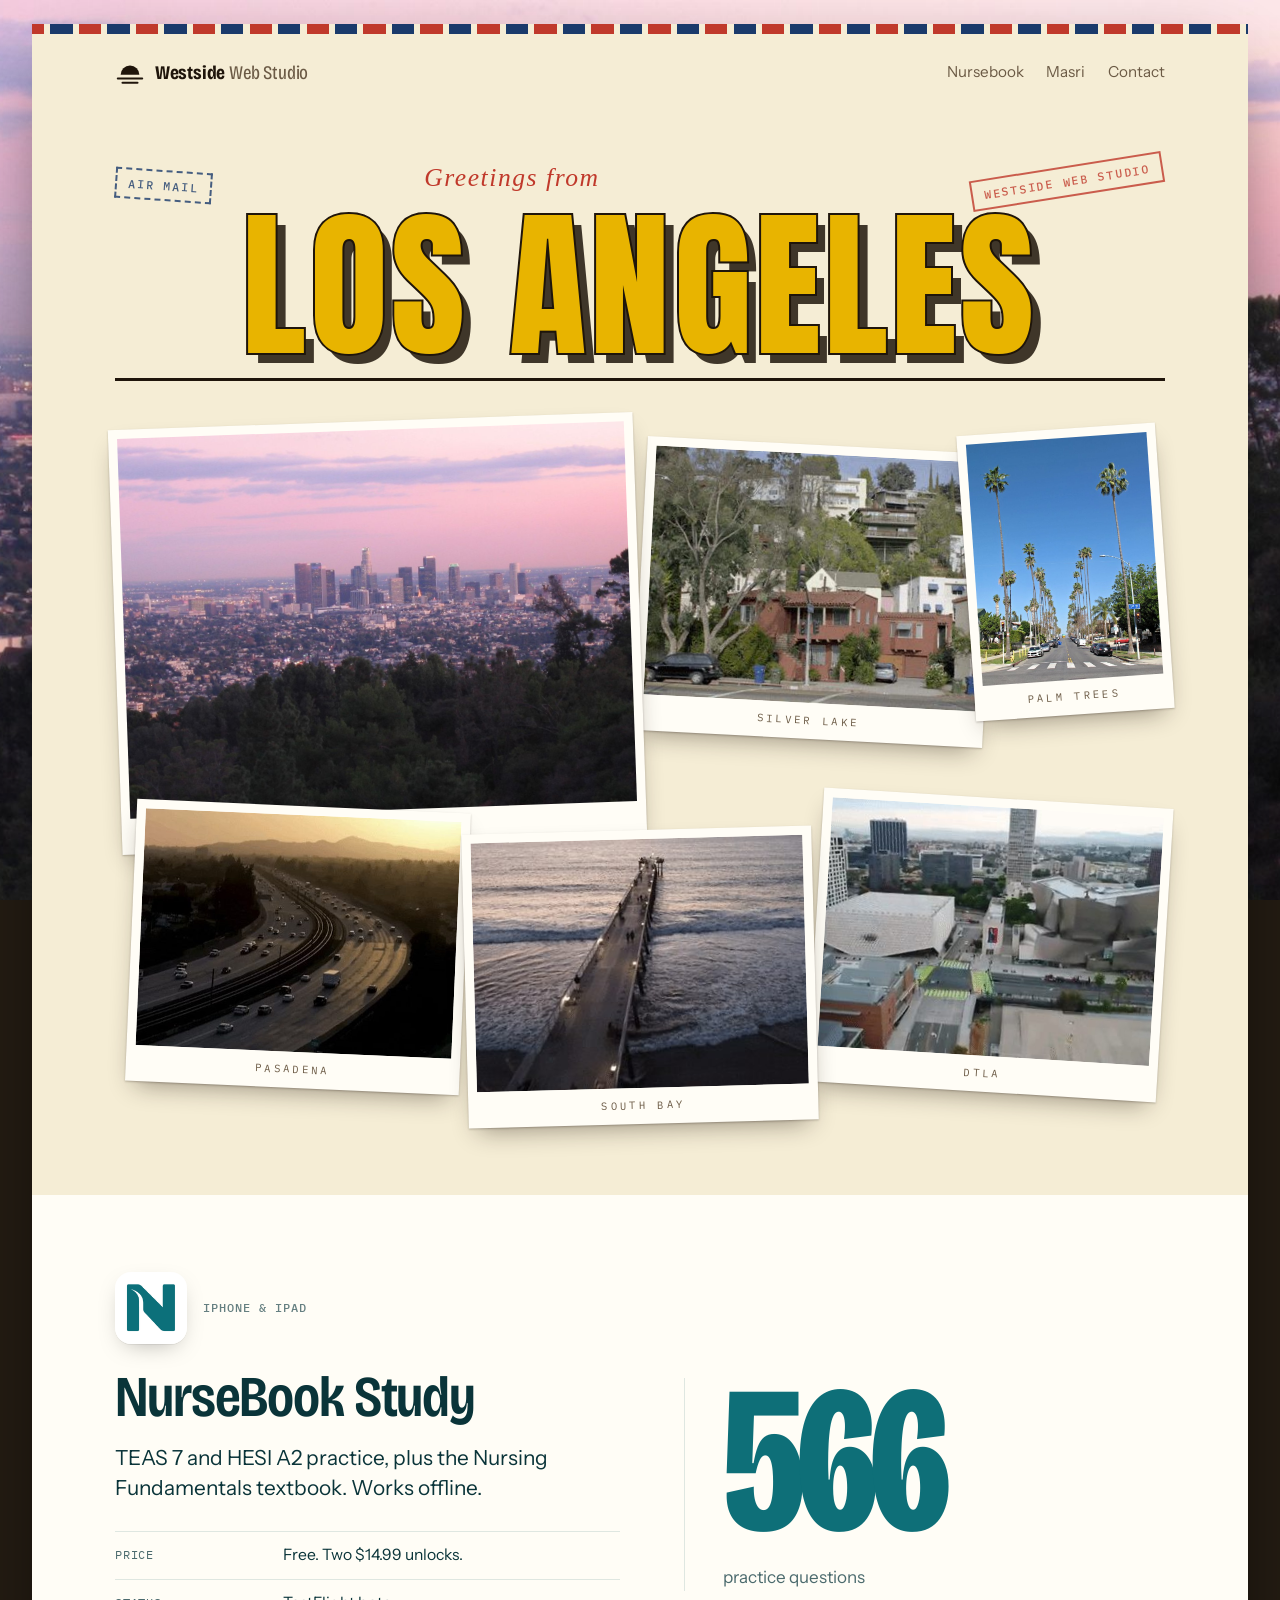
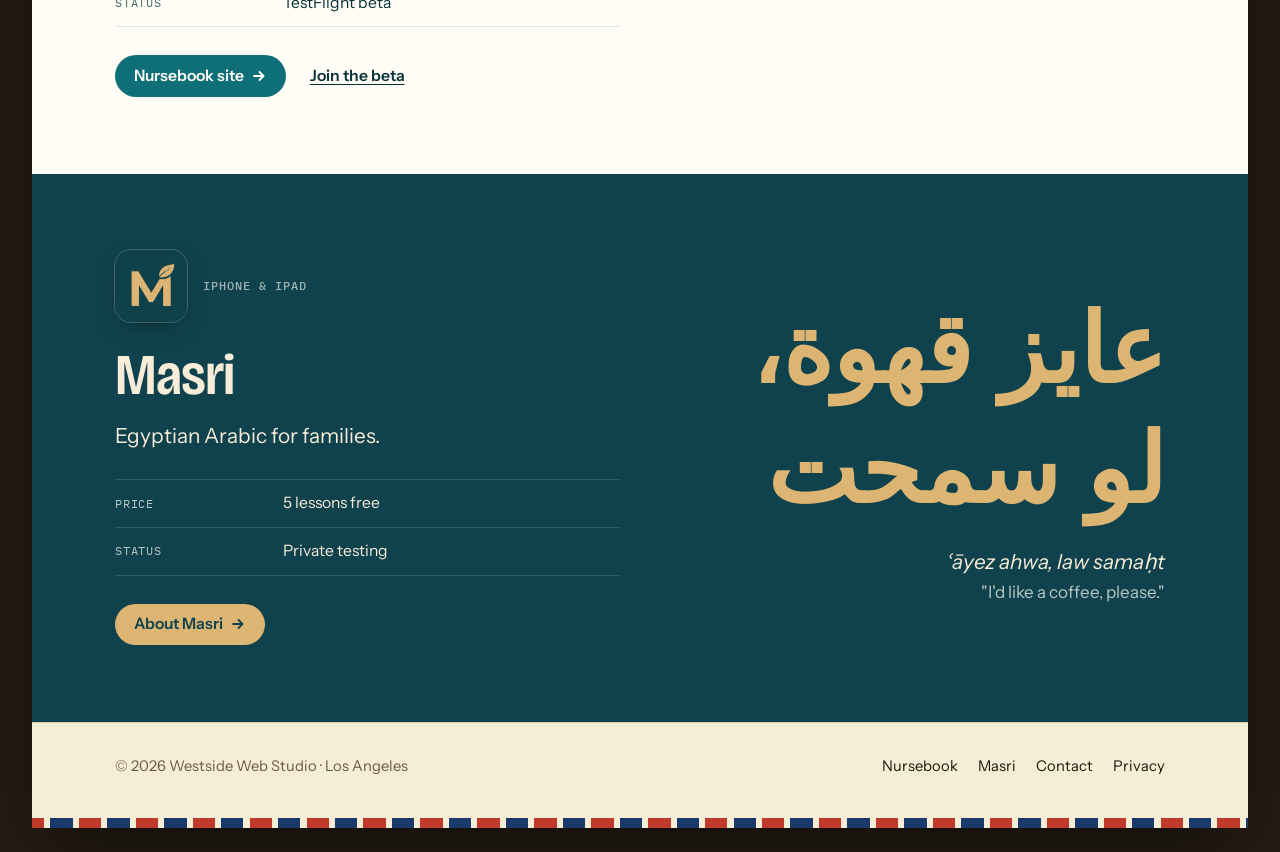
==== commit 93f0bc26: "Home page becomes the LA postcard from the old site Brings back the Greetings from Los Angeles card," ====
--- a/index.html
+++ b/index.html
@@ -5,8 +5,7 @@
 <meta name="viewport" content="width=device-width, initial-scale=1, viewport-fit=cover">
 <title>Westside Web Studio</title>
 <meta name="description" content="A one-person app studio in Los Angeles. Makers of NurseBook Study and Masri.">
-<meta name="theme-color" content="#eef1ee" media="(prefers-color-scheme: light)">
-<meta name="theme-color" content="#0c1110" media="(prefers-color-scheme: dark)">
+<meta name="theme-color" content="#241c13">
 <meta property="og:title" content="Westside Web Studio">
 <meta property="og:description" content="Careful apps for learning hard things. NurseBook Study and Masri, for iPhone and iPad.">
 <meta property="og:type" content="website">
@@ -14,7 +13,8 @@
 <link rel="preload" href="assets/fonts/bricolage-grotesque.woff2" as="font" type="font/woff2" crossorigin>
 <link rel="stylesheet" href="assets/site.css">
 </head>
-<body>
+<body class="home">
+<div class="sheet">
 <a class="skip" href="#main">Skip to content</a>
 
 <header class="site-header">
@@ -32,18 +32,39 @@
 </header>
 
 <main id="main">
-  <section class="hero">
+  <section class="card-front" aria-label="Greetings from Los Angeles">
     <div class="wrap">
-      <h1>Careful apps for learning <em>hard things.</em></h1>
-      <div class="hero-foot">
-        <p>A one-person app studio in Los Angeles.</p>
-      </div>
+      <span class="stamp stamp-air" aria-hidden="true">Air mail</span>
+      <span class="stamp stamp-studio" aria-hidden="true">Westside Web Studio</span>
+      <p class="greeting">Greetings from</p>
+      <h1 class="city">Los Angeles</h1>
+      <hr class="city-rule">
+      <ul class="snaps">
+        <li class="snap"><figure style="margin:0">
+          <img src="assets/img/la/skyline.jpg" alt="Downtown">
+          <figcaption>Downtown</figcaption></figure></li>
+        <li class="snap"><figure style="margin:0">
+          <video autoplay muted loop playsinline preload="metadata" poster="assets/img/la/silver-lake.jpg" aria-label="Silver Lake"><source src="assets/img/la/silver-lake.mp4" type="video/mp4"></video>
+          <img src="assets/img/la/silver-lake.jpg" alt="Silver Lake" loading="lazy">
+          <figcaption>Silver Lake</figcaption></figure></li>
+        <li class="snap"><figure style="margin:0">
+          <img src="assets/img/la/palms.jpg" alt="Palm trees" loading="lazy">
+          <figcaption>Palm trees</figcaption></figure></li>
+        <li class="snap"><figure style="margin:0">
+          <video autoplay muted loop playsinline preload="metadata" poster="assets/img/la/pasadena.jpg" aria-label="Pasadena"><source src="assets/img/la/pasadena.mp4" type="video/mp4"></video>
+          <img src="assets/img/la/pasadena.jpg" alt="Pasadena" loading="lazy">
+          <figcaption>Pasadena</figcaption></figure></li>
+        <li class="snap"><figure style="margin:0">
+          <video autoplay muted loop playsinline preload="metadata" poster="assets/img/la/south-bay.jpg" aria-label="South Bay"><source src="assets/img/la/south-bay.mp4" type="video/mp4"></video>
+          <img src="assets/img/la/south-bay.jpg" alt="South Bay" loading="lazy">
+          <figcaption>South Bay</figcaption></figure></li>
+        <li class="snap"><figure style="margin:0">
+          <video autoplay muted loop playsinline preload="metadata" poster="assets/img/la/dtla.jpg" aria-label="DTLA"><source src="assets/img/la/dtla.mp4" type="video/mp4"></video>
+          <img src="assets/img/la/dtla.jpg" alt="DTLA" loading="lazy">
+          <figcaption>DTLA</figcaption></figure></li>
+      </ul>
     </div>
   </section>
-
-  <div class="wrap apps-head">
-    <h2 class="label" id="apps">Apps</h2>
-  </div>
 
   <section class="plate plate-nb" aria-labelledby="nb-title">
     <div class="wrap">
@@ -109,5 +130,6 @@
     </nav>
   </div>
 </footer>
+</div>
 </body>
 </html>
--- a/assets/site.css
+++ b/assets/site.css
@@ -36,29 +36,42 @@
   font-display: swap;
 }
 
+/* Postcard: cream card stock, sepia ink, airmail red and blue, marigold.
+   One look on purpose, in every theme. */
+@font-face {
+  font-family: "Anton";
+  src: url("fonts/anton.woff2") format("woff2");
+  font-weight: 400;
+  font-display: swap;
+}
+
 :root {
-  /* Studio: marine-layer paper, ink, one dusk-blue accent */
-  --paper: #eef1ee;
-  --paper-2: #e2e8e4;
-  --ink: #111816;
-  --muted: #55625e;
-  --rule: #c6d0cb;
-  --accent: #2b3dcc;
+  --paper: #f5edd5;
+  --paper-2: #ebdfbf;
+  --ink: #1f150b;
+  --muted: #6b5a45;
+  --rule: #d9caa3;
+  --accent: #c0392b;
+  --airmail-blue: #1a3a6b;
+  --gold: #e8b400;
+  --night: #241c13;
 
   /* Nursebook plate */
-  --nb-bg: #ffffff;
+  --nb-bg: #fffdf6;
   --nb-fg: #0a3439;
   --nb-muted: #4b6a6d;
   --nb-accent: #0e6f78;
-  --nb-rule: #d5e4e5;
-
-  /* Masri plate (one look in both themes, from the app icon) */
+  --nb-rule: #dfe7e1;
+
+  /* Masri plate, from the app icon */
   --ms-bg: #10424d;
   --ms-fg: #f6ecd8;
   --ms-muted: #b9c7c2;
   --ms-accent: #ddb572;
   --ms-rule: #2b5f69;
 
+  --poster: "Anton", Impact, "Arial Narrow Bold", sans-serif;
+  --script: Georgia, "Times New Roman", serif;
   --display: "Bricolage Grotesque", "Avenir Next Condensed", "Arial Narrow", system-ui, sans-serif;
   --body: "Instrument Sans", "Avenir Next", "Segoe UI", system-ui, sans-serif;
   --mono: "IBM Plex Mono", ui-monospace, "SF Mono", Consolas, monospace;
@@ -77,30 +90,14 @@
   color-scheme: light;
 }
 
-@media (prefers-color-scheme: dark) {
-  :root {
-    --paper: #0c1110;
-    --paper-2: #141b19;
-    --ink: #e5ebe8;
-    --muted: #93a19c;
-    --rule: #26312e;
-    --accent: #95a2ff;
-
-    --nb-bg: #0a2326;
-    --nb-fg: #e2f0f0;
-    --nb-muted: #9dbbbd;
-    --nb-accent: #5fc4cc;
-    --nb-rule: #1c3d41;
-    color-scheme: dark;
-  }
-}
-
 *, *::before, *::after { box-sizing: border-box; }
 
 html { -webkit-text-size-adjust: 100%; }
 
 body {
   margin: 0;
+  border-top: 10px solid transparent;
+  border-image: repeating-linear-gradient(90deg, var(--accent) 0 22px, var(--paper) 22px 28px, var(--airmail-blue) 28px 50px, var(--paper) 50px 56px) 10;
   background: var(--paper);
   color: var(--ink);
   font-family: var(--body);
@@ -406,3 +403,116 @@
   .btn { transition: transform 0.15s ease; }
   .btn:hover { transform: translateY(-1px); }
 }
+
+/* ---------- Postcard front (home) ---------- */
+
+.card-front { padding-block: clamp(1.5rem, 4vw, 3rem) clamp(2.5rem, 6vw, 4.5rem); }
+.card-front .wrap { position: relative; }
+
+.greeting {
+  text-align: center;
+  font-family: var(--script);
+  font-style: italic;
+  font-size: clamp(1.1rem, 0.9rem + 1vw, 1.6rem);
+  color: var(--accent);
+  letter-spacing: 0.06em;
+  margin: 0;
+}
+.city {
+  text-align: center;
+  font-family: var(--poster);
+  font-weight: 400;
+  font-size: clamp(3.6rem, 1rem + 12vw, 10rem);
+  line-height: 0.9;
+  letter-spacing: 0.02em;
+  text-transform: uppercase;
+  color: var(--gold);
+  -webkit-text-stroke: clamp(2px, 0.35vw, 4px) var(--ink);
+  paint-order: stroke fill;
+  text-shadow: 0.06em 0.06em 0 rgba(31, 21, 11, 0.85);
+  margin: 0.1em 0 0;
+}
+.city-rule { border: 0; border-top: 3px solid var(--ink); margin: 1.25rem 0 0; }
+
+.stamp {
+  position: absolute;
+  font-family: var(--mono);
+  font-weight: 500;
+  font-size: 0.72rem;
+  letter-spacing: 0.16em;
+  text-transform: uppercase;
+  border: 2px solid currentColor;
+  padding: 0.3rem 0.7rem;
+  opacity: 0.8;
+  pointer-events: none;
+}
+.stamp-studio { color: var(--accent); top: 0.5rem; right: var(--gutter-r); transform: rotate(-9deg); }
+.stamp-air { color: var(--airmail-blue); top: 0.75rem; left: var(--gutter-l); border-style: dashed; transform: rotate(4deg); }
+
+.snaps {
+  list-style: none;
+  margin: clamp(1.5rem, 4vw, 2.5rem) 0 0;
+  padding: 0;
+  display: grid;
+  grid-template-columns: repeat(6, minmax(0, 1fr));
+  gap: 0;
+  align-items: start;
+}
+.snap {
+  background: #fffdf6;
+  padding: 0.55rem 0.55rem 0;
+  box-shadow: 0 1px 2px rgba(31, 21, 11, 0.25), 0 12px 26px -10px rgba(31, 21, 11, 0.45);
+  transform: rotate(var(--tilt, 0deg));
+  position: relative;
+}
+.snap img, .snap video {
+  display: block; width: 100%; aspect-ratio: 4 / 3; object-fit: cover; background: var(--paper-2);
+}
+.snap figcaption {
+  font-family: var(--mono);
+  font-size: 0.66rem;
+  letter-spacing: 0.22em;
+  text-transform: uppercase;
+  color: var(--muted);
+  text-align: center;
+  padding: 0.55rem 0 0.65rem;
+}
+.snap:nth-child(1) { grid-column: 1 / span 3; --tilt: -2deg; z-index: 2; }
+.snap:nth-child(2) { grid-column: 4 / span 2; --tilt: 3deg; margin-top: 1.5rem; z-index: 1; }
+.snap:nth-child(3) { grid-column: 6 / span 1; --tilt: -4deg; margin-top: 0.5rem; margin-left: -1.5rem; z-index: 3; }
+.snap:nth-child(4) { grid-column: 1 / span 2; --tilt: 2.5deg; margin-top: -2.5rem; margin-left: 1rem; z-index: 3; }
+.snap:nth-child(5) { grid-column: 3 / span 2; --tilt: -1.5deg; margin-top: -1rem; z-index: 4; }
+.snap:nth-child(6) { grid-column: 5 / span 2; --tilt: 3.5deg; margin-top: -3rem; z-index: 2; }
+.snap:nth-child(3) img { aspect-ratio: 3 / 4; }
+
+@media (max-width: 760px) {
+  .snaps { grid-template-columns: repeat(2, minmax(0, 1fr)); gap: 0.9rem 0.6rem; }
+  .snap:nth-child(n) { grid-column: auto; margin: 0; }
+  .snap:nth-child(1), .snap:nth-child(6) { grid-column: 1 / -1; }
+  .snap:nth-child(3) img { aspect-ratio: 4 / 3; }
+  .stamp-air { display: none; }
+  .stamp-studio { position: static; display: inline-block; margin: 0 auto 0.75rem; }
+  .card-front .wrap { text-align: center; }
+}
+
+@media (prefers-reduced-motion: reduce) {
+  .snap video { display: none; }
+}
+.snap video + img { display: none; }
+@media (prefers-reduced-motion: reduce) {
+  .snap video + img { display: block; }
+}
+
+/* the postcard is the page on home: photo behind, card stock in front */
+.home { background: var(--night) url("img/la/skyline.jpg") center / cover fixed; }
+.home .sheet {
+  max-width: 76rem; margin: clamp(0px, 2vw, 24px) auto;
+  background: var(--paper);
+  box-shadow: 0 30px 80px -20px rgba(0, 0, 0, 0.6);
+}
+.home { border-top: 0; }
+.home .sheet {
+  border-top: 10px solid transparent;
+  border-bottom: 10px solid transparent;
+  border-image: repeating-linear-gradient(90deg, var(--accent) 0 22px, var(--paper) 22px 28px, var(--airmail-blue) 28px 50px, var(--paper) 50px 56px) 10;
+}
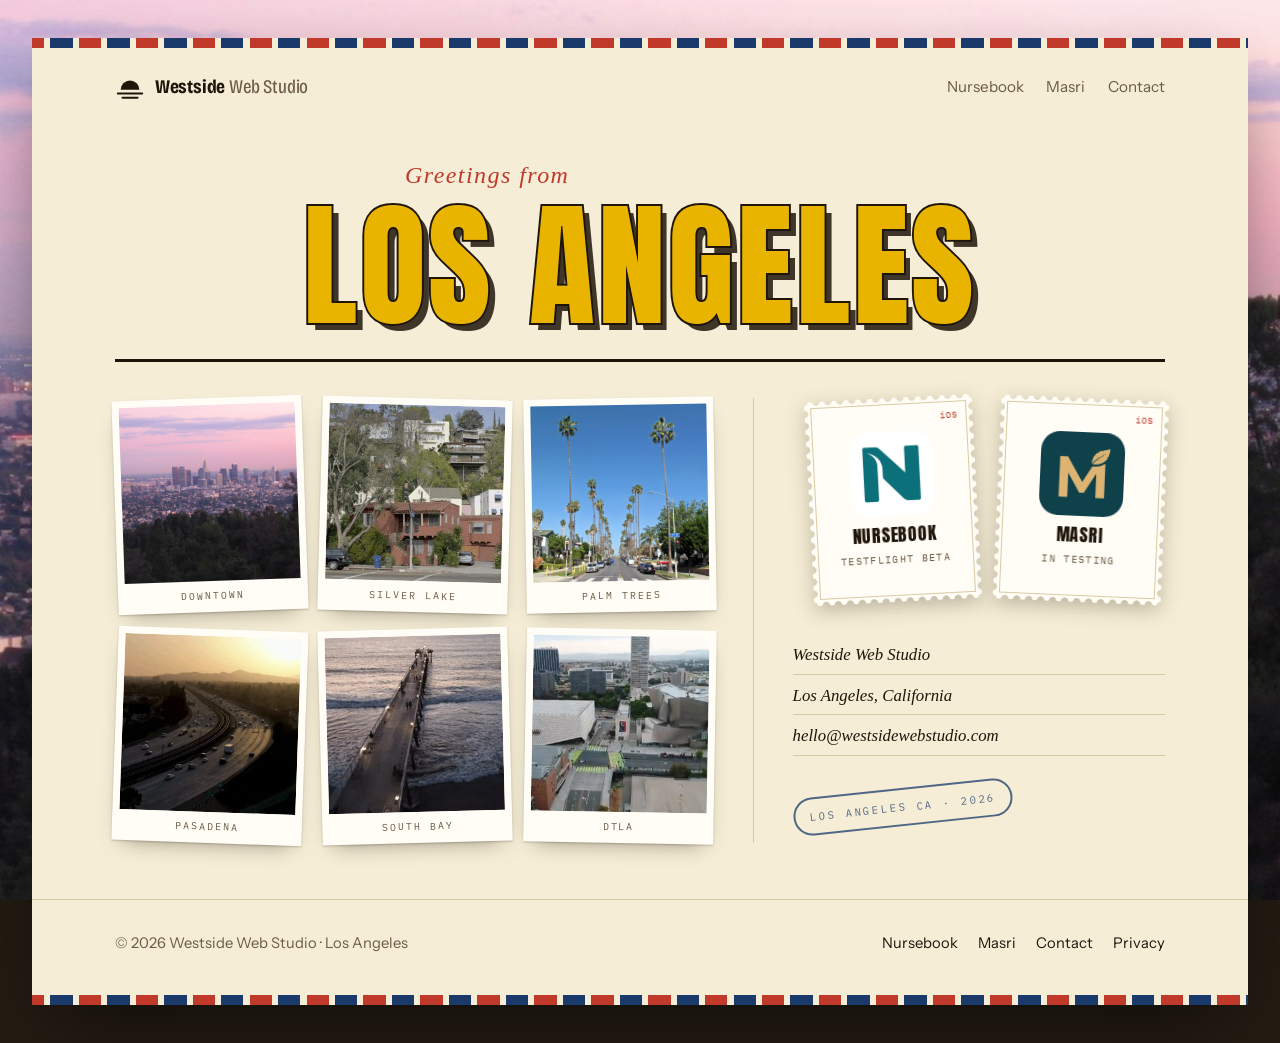
==== commit 11badf72: "Home: one postcard, photos left, app stamps right Co-Authored-By: Claude Opus 5.5 <noreply@anthropic" ====
--- a/index.html
+++ b/index.html
@@ -32,89 +32,44 @@
 </header>
 
 <main id="main">
-  <section class="card-front" aria-label="Greetings from Los Angeles">
-    <div class="wrap">
-      <span class="stamp stamp-air" aria-hidden="true">Air mail</span>
-      <span class="stamp stamp-studio" aria-hidden="true">Westside Web Studio</span>
-      <p class="greeting">Greetings from</p>
-      <h1 class="city">Los Angeles</h1>
-      <hr class="city-rule">
+  <section class="card wrap" aria-label="Westside Web Studio">
+    <p class="greeting">Greetings from</p>
+    <h1 class="city">Los Angeles</h1>
+    <div class="card-body">
       <ul class="snaps">
-        <li class="snap"><figure style="margin:0">
-          <img src="assets/img/la/skyline.jpg" alt="Downtown">
-          <figcaption>Downtown</figcaption></figure></li>
-        <li class="snap"><figure style="margin:0">
-          <video autoplay muted loop playsinline preload="metadata" poster="assets/img/la/silver-lake.jpg" aria-label="Silver Lake"><source src="assets/img/la/silver-lake.mp4" type="video/mp4"></video>
-          <img src="assets/img/la/silver-lake.jpg" alt="Silver Lake" loading="lazy">
-          <figcaption>Silver Lake</figcaption></figure></li>
-        <li class="snap"><figure style="margin:0">
-          <img src="assets/img/la/palms.jpg" alt="Palm trees" loading="lazy">
-          <figcaption>Palm trees</figcaption></figure></li>
-        <li class="snap"><figure style="margin:0">
-          <video autoplay muted loop playsinline preload="metadata" poster="assets/img/la/pasadena.jpg" aria-label="Pasadena"><source src="assets/img/la/pasadena.mp4" type="video/mp4"></video>
-          <img src="assets/img/la/pasadena.jpg" alt="Pasadena" loading="lazy">
-          <figcaption>Pasadena</figcaption></figure></li>
-        <li class="snap"><figure style="margin:0">
-          <video autoplay muted loop playsinline preload="metadata" poster="assets/img/la/south-bay.jpg" aria-label="South Bay"><source src="assets/img/la/south-bay.mp4" type="video/mp4"></video>
-          <img src="assets/img/la/south-bay.jpg" alt="South Bay" loading="lazy">
-          <figcaption>South Bay</figcaption></figure></li>
-        <li class="snap"><figure style="margin:0">
-          <video autoplay muted loop playsinline preload="metadata" poster="assets/img/la/dtla.jpg" aria-label="DTLA"><source src="assets/img/la/dtla.mp4" type="video/mp4"></video>
-          <img src="assets/img/la/dtla.jpg" alt="DTLA" loading="lazy">
-          <figcaption>DTLA</figcaption></figure></li>
+          <li class="snap"><figure><img src="assets/img/la/skyline.jpg" alt="Downtown"><figcaption>Downtown</figcaption></figure></li>
+          <li class="snap"><figure><video autoplay muted loop playsinline preload="metadata" poster="assets/img/la/silver-lake.jpg" aria-label="Silver Lake"><source src="assets/img/la/silver-lake.mp4" type="video/mp4"></video><img src="assets/img/la/silver-lake.jpg" alt="Silver Lake" loading="lazy"><figcaption>Silver Lake</figcaption></figure></li>
+          <li class="snap"><figure><img src="assets/img/la/palms.jpg" alt="Palm trees"><figcaption>Palm trees</figcaption></figure></li>
+          <li class="snap"><figure><video autoplay muted loop playsinline preload="metadata" poster="assets/img/la/pasadena.jpg" aria-label="Pasadena"><source src="assets/img/la/pasadena.mp4" type="video/mp4"></video><img src="assets/img/la/pasadena.jpg" alt="Pasadena" loading="lazy"><figcaption>Pasadena</figcaption></figure></li>
+          <li class="snap"><figure><video autoplay muted loop playsinline preload="metadata" poster="assets/img/la/south-bay.jpg" aria-label="South Bay"><source src="assets/img/la/south-bay.mp4" type="video/mp4"></video><img src="assets/img/la/south-bay.jpg" alt="South Bay" loading="lazy"><figcaption>South Bay</figcaption></figure></li>
+          <li class="snap"><figure><video autoplay muted loop playsinline preload="metadata" poster="assets/img/la/dtla.jpg" aria-label="DTLA"><source src="assets/img/la/dtla.mp4" type="video/mp4"></video><img src="assets/img/la/dtla.jpg" alt="DTLA" loading="lazy"><figcaption>DTLA</figcaption></figure></li>
       </ul>
-    </div>
-  </section>
-
-  <section class="plate plate-nb" aria-labelledby="nb-title">
-    <div class="wrap">
-      <div>
-        <div class="plate-id">
-          <img src="assets/img/nursebook-icon-256.png" width="72" height="72" alt="Nursebook app icon">
-          <span class="label">iPhone &amp; iPad</span>
+      <div class="back">
+        <div class="stamps">
+          <a class="app-stamp" href="https://nursebook.westsidewebstudio.com/">
+            <div class="stamp-paper"><div class="stamp-face">
+              <span class="stamp-corner">iOS</span>
+              <img src="assets/img/nursebook-icon-256.png" width="84" height="84" alt="">
+              <span class="stamp-name">Nursebook</span>
+              <span class="stamp-note">TestFlight beta</span>
+            </div></div>
+          </a>
+          <a class="app-stamp" href="masri/">
+            <div class="stamp-paper"><div class="stamp-face">
+              <span class="stamp-corner">iOS</span>
+              <img src="assets/img/masri-icon-256.png" width="84" height="84" alt="">
+              <span class="stamp-name">Masri</span>
+              <span class="stamp-note">In testing</span>
+            </div></div>
+          </a>
         </div>
-        <h2 id="nb-title">NurseBook Study</h2>
-        <p class="lede">TEAS 7 and HESI A2 practice, plus the Nursing Fundamentals textbook. Works offline.</p>
-        <dl class="spec">
-          <div><dt>Price</dt><dd>Free. Two $14.99 unlocks.</dd></div>
-          <div><dt>Status</dt><dd>TestFlight beta</dd></div>
-        </dl>
-        <div class="actions">
-          <a class="btn" href="https://nursebook.westsidewebstudio.com/">Nursebook site <svg viewBox="0 0 14 14" aria-hidden="true"><path d="M2 7h9M7.5 3l4 4-4 4" fill="none" stroke="currentColor" stroke-width="1.8" stroke-linecap="round" stroke-linejoin="round"/></svg></a>
-          <a class="textlink" href="https://testflight.apple.com/join/bQHftDA7">Join the beta</a>
+        <div class="address">
+          <span>Westside Web Studio</span>
+          <span>Los Angeles, California</span>
+          <span><a href="mailto:hello@westsidewebstudio.com">hello@westsidewebstudio.com</a></span>
         </div>
+        <span class="postmark" aria-hidden="true">Los Angeles CA · 2026</span>
       </div>
-      <div class="nb-art">
-        <div class="nb-count">566</div>
-        <p>practice questions</p>
-      </div>
-    </div>
-  </section>
-
-  <section class="plate plate-ms" aria-labelledby="ms-title">
-    <div class="wrap">
-      <div>
-        <div class="plate-id">
-          <img src="assets/img/masri-icon-256.png" width="72" height="72" alt="Masri app icon">
-          <span class="label">iPhone &amp; iPad</span>
-        </div>
-        <h2 id="ms-title">Masri</h2>
-        <p class="lede">Egyptian Arabic for families.</p>
-        <dl class="spec">
-          <div><dt>Price</dt><dd>5 lessons free</dd></div>
-          <div><dt>Status</dt><dd>Private testing</dd></div>
-        </dl>
-        <div class="actions">
-          <a class="btn" href="masri/">About Masri <svg viewBox="0 0 14 14" aria-hidden="true"><path d="M2 7h9M7.5 3l4 4-4 4" fill="none" stroke="currentColor" stroke-width="1.8" stroke-linecap="round" stroke-linejoin="round"/></svg></a>
-        </div>
-      </div>
-      <figure class="ms-art" style="margin:0">
-        <div class="ms-phrase" lang="ar-EG" dir="rtl">عايز قهوة، <span style="white-space:nowrap">لو سمحت</span></div>
-        <figcaption>
-          <div class="ms-say">ʿāyez ahwa, law samaḥt</div>
-          <div class="ms-gloss">"I'd like a coffee, please."</div>
-        </figcaption>
-      </figure>
     </div>
   </section>
 </main>
--- a/assets/site.css
+++ b/assets/site.css
@@ -404,16 +404,27 @@
   .btn:hover { transform: translateY(-1px); }
 }
 
-/* ---------- Postcard front (home) ---------- */
-
-.card-front { padding-block: clamp(1.5rem, 4vw, 3rem) clamp(2.5rem, 6vw, 4.5rem); }
-.card-front .wrap { position: relative; }
+/* ---------- Home: one postcard ---------- */
+/* Photo side on the left, stamp side on the right, like a real card. */
+
+.home { border-top: 0; background: var(--night) url("img/la/skyline.jpg") center / cover fixed; }
+.home .sheet {
+  max-width: 76rem;
+  margin: clamp(0px, 3vw, 40px) auto;
+  background: var(--paper);
+  box-shadow: 0 30px 80px -20px rgba(0, 0, 0, 0.6);
+  border-top: 10px solid transparent;
+  border-bottom: 10px solid transparent;
+  border-image: repeating-linear-gradient(90deg, var(--accent) 0 22px, var(--paper) 22px 28px, var(--airmail-blue) 28px 50px, var(--paper) 50px 56px) 10;
+}
+
+.card { padding-block: clamp(1rem, 3vw, 2rem) clamp(2rem, 5vw, 3.5rem); }
 
 .greeting {
   text-align: center;
   font-family: var(--script);
   font-style: italic;
-  font-size: clamp(1.1rem, 0.9rem + 1vw, 1.6rem);
+  font-size: clamp(1.05rem, 0.9rem + 0.8vw, 1.5rem);
   color: var(--accent);
   letter-spacing: 0.06em;
   margin: 0;
@@ -422,97 +433,116 @@
   text-align: center;
   font-family: var(--poster);
   font-weight: 400;
-  font-size: clamp(3.6rem, 1rem + 12vw, 10rem);
+  font-size: clamp(3.4rem, 1rem + 10vw, 8.5rem);
   line-height: 0.9;
   letter-spacing: 0.02em;
   text-transform: uppercase;
   color: var(--gold);
-  -webkit-text-stroke: clamp(2px, 0.35vw, 4px) var(--ink);
+  -webkit-text-stroke: clamp(2px, 0.3vw, 4px) var(--ink);
   paint-order: stroke fill;
-  text-shadow: 0.06em 0.06em 0 rgba(31, 21, 11, 0.85);
-  margin: 0.1em 0 0;
-}
-.city-rule { border: 0; border-top: 3px solid var(--ink); margin: 1.25rem 0 0; }
-
-.stamp {
-  position: absolute;
-  font-family: var(--mono);
-  font-weight: 500;
-  font-size: 0.72rem;
-  letter-spacing: 0.16em;
-  text-transform: uppercase;
-  border: 2px solid currentColor;
-  padding: 0.3rem 0.7rem;
-  opacity: 0.8;
-  pointer-events: none;
-}
-.stamp-studio { color: var(--accent); top: 0.5rem; right: var(--gutter-r); transform: rotate(-9deg); }
-.stamp-air { color: var(--airmail-blue); top: 0.75rem; left: var(--gutter-l); border-style: dashed; transform: rotate(4deg); }
-
+  text-shadow: 0.05em 0.05em 0 rgba(31, 21, 11, 0.85);
+  margin: 0.08em 0 0;
+}
+
+.card-body {
+  margin-top: clamp(1.25rem, 3vw, 2rem);
+  border-top: 3px solid var(--ink);
+  padding-top: clamp(1.5rem, 3vw, 2.25rem);
+  display: grid;
+  grid-template-columns: minmax(0, 1.55fr) minmax(0, 1fr);
+}
+
+/* photo side */
 .snaps {
-  list-style: none;
-  margin: clamp(1.5rem, 4vw, 2.5rem) 0 0;
-  padding: 0;
-  display: grid;
-  grid-template-columns: repeat(6, minmax(0, 1fr));
-  gap: 0;
-  align-items: start;
+  list-style: none; margin: 0; padding: 0 clamp(1.25rem, 3vw, 2.5rem) 0 0;
+  display: grid; grid-template-columns: repeat(3, minmax(0, 1fr)); gap: 1.1rem 0.9rem;
+  align-content: start;
 }
 .snap {
   background: #fffdf6;
-  padding: 0.55rem 0.55rem 0;
-  box-shadow: 0 1px 2px rgba(31, 21, 11, 0.25), 0 12px 26px -10px rgba(31, 21, 11, 0.45);
+  padding: 0.45rem 0.45rem 0;
+  box-shadow: 0 1px 2px rgba(31, 21, 11, 0.22), 0 10px 22px -12px rgba(31, 21, 11, 0.5);
   transform: rotate(var(--tilt, 0deg));
-  position: relative;
-}
-.snap img, .snap video {
-  display: block; width: 100%; aspect-ratio: 4 / 3; object-fit: cover; background: var(--paper-2);
-}
+}
+.snap figure { margin: 0; }
+.snap img, .snap video { display: block; width: 100%; aspect-ratio: 1; object-fit: cover; background: var(--paper-2); }
 .snap figcaption {
-  font-family: var(--mono);
-  font-size: 0.66rem;
-  letter-spacing: 0.22em;
-  text-transform: uppercase;
-  color: var(--muted);
-  text-align: center;
-  padding: 0.55rem 0 0.65rem;
-}
-.snap:nth-child(1) { grid-column: 1 / span 3; --tilt: -2deg; z-index: 2; }
-.snap:nth-child(2) { grid-column: 4 / span 2; --tilt: 3deg; margin-top: 1.5rem; z-index: 1; }
-.snap:nth-child(3) { grid-column: 6 / span 1; --tilt: -4deg; margin-top: 0.5rem; margin-left: -1.5rem; z-index: 3; }
-.snap:nth-child(4) { grid-column: 1 / span 2; --tilt: 2.5deg; margin-top: -2.5rem; margin-left: 1rem; z-index: 3; }
-.snap:nth-child(5) { grid-column: 3 / span 2; --tilt: -1.5deg; margin-top: -1rem; z-index: 4; }
-.snap:nth-child(6) { grid-column: 5 / span 2; --tilt: 3.5deg; margin-top: -3rem; z-index: 2; }
-.snap:nth-child(3) img { aspect-ratio: 3 / 4; }
-
-@media (max-width: 760px) {
-  .snaps { grid-template-columns: repeat(2, minmax(0, 1fr)); gap: 0.9rem 0.6rem; }
-  .snap:nth-child(n) { grid-column: auto; margin: 0; }
-  .snap:nth-child(1), .snap:nth-child(6) { grid-column: 1 / -1; }
-  .snap:nth-child(3) img { aspect-ratio: 4 / 3; }
-  .stamp-air { display: none; }
-  .stamp-studio { position: static; display: inline-block; margin: 0 auto 0.75rem; }
-  .card-front .wrap { text-align: center; }
-}
-
+  font-family: var(--mono); font-size: 0.62rem; letter-spacing: 0.2em; text-transform: uppercase;
+  color: var(--muted); text-align: center; padding: 0.45rem 0 0.5rem;
+}
+.snap:nth-child(1) { --tilt: -2deg; }
+.snap:nth-child(2) { --tilt: 1.5deg; }
+.snap:nth-child(3) { --tilt: -1deg; }
+.snap:nth-child(4) { --tilt: 2deg; }
+.snap:nth-child(5) { --tilt: -1.5deg; }
+.snap:nth-child(6) { --tilt: 1deg; }
+.snap video + img { display: none; }
 @media (prefers-reduced-motion: reduce) {
   .snap video { display: none; }
-}
-.snap video + img { display: none; }
-@media (prefers-reduced-motion: reduce) {
   .snap video + img { display: block; }
 }
 
-/* the postcard is the page on home: photo behind, card stock in front */
-.home { background: var(--night) url("img/la/skyline.jpg") center / cover fixed; }
-.home .sheet {
-  max-width: 76rem; margin: clamp(0px, 2vw, 24px) auto;
-  background: var(--paper);
-  box-shadow: 0 30px 80px -20px rgba(0, 0, 0, 0.6);
-}
-.home { border-top: 0; }
-.home .sheet {
-  border-top: 10px solid transparent;
-  border-bottom: 10px solid transparent;
-  border-image: repeating-linear-gradient(90deg, var(--accent) 0 22px, var(--paper) 22px 28px, var(--airmail-blue) 28px 50px, var(--paper) 50px 56px) 10;
-}
+/* stamp side */
+.back {
+  border-left: 1px solid var(--rule);
+  padding-left: clamp(1.25rem, 3vw, 2.5rem);
+  display: grid; gap: 2rem; align-content: start;
+}
+.stamps { display: flex; flex-wrap: wrap; justify-content: flex-end; gap: 1.25rem; }
+
+.app-stamp {
+  display: block; text-decoration: none; color: var(--ink);
+  filter: drop-shadow(0 6px 10px rgba(31, 21, 11, 0.28));
+  transform: rotate(var(--tilt, 0deg));
+  transition: transform 0.25s cubic-bezier(.2,.7,.2,1);
+}
+.app-stamp:nth-child(1) { --tilt: -3deg; }
+.app-stamp:nth-child(2) { --tilt: 2.5deg; }
+.app-stamp:hover, .app-stamp:focus-visible { transform: rotate(0deg) translateY(-3px); }
+.app-stamp:focus-visible { outline: 2px solid var(--accent); outline-offset: 6px; }
+
+/* perforated edge: holes on a 12px grid, only in the 6px rim */
+.stamp-paper {
+  width: 168px; height: 204px; padding: 6px;
+  background: #fffdf6;
+  -webkit-mask: linear-gradient(#000 0 0) content-box, radial-gradient(circle, #0000 3.5px, #000 4px) -6px -6px / 12px 12px;
+          mask: linear-gradient(#000 0 0) content-box, radial-gradient(circle, #0000 3.5px, #000 4px) -6px -6px / 12px 12px;
+}
+.stamp-face {
+  height: 100%;
+  border: 1px solid var(--rule);
+  display: grid; justify-items: center; align-content: center; gap: 0.6rem;
+  position: relative;
+}
+.stamp-face img { width: 84px; height: 84px; border-radius: 19px; }
+.stamp-name { font-family: var(--poster); font-size: 1.15rem; letter-spacing: 0.04em; text-transform: uppercase; line-height: 1; }
+.stamp-note { font-family: var(--mono); font-size: 0.6rem; letter-spacing: 0.14em; text-transform: uppercase; color: var(--muted); }
+.stamp-corner { position: absolute; top: 6px; right: 8px; font-family: var(--mono); font-size: 0.58rem; letter-spacing: 0.1em; color: var(--accent); }
+
+.address { display: grid; }
+.address span {
+  font-family: var(--script); font-style: italic; font-size: 1.05rem;
+  border-bottom: 1px solid var(--rule); padding: 0.5rem 0 0.35rem;
+  overflow-wrap: anywhere;
+}
+.address a { text-decoration: none; }
+.address a:hover { text-decoration: underline; }
+
+.postmark {
+  justify-self: start;
+  font-family: var(--mono); font-size: 0.66rem; letter-spacing: 0.18em; text-transform: uppercase;
+  color: var(--airmail-blue); border: 2px solid currentColor; border-radius: 999px;
+  padding: 0.55rem 0.9rem; transform: rotate(-6deg); opacity: 0.75;
+}
+
+@media (max-width: 860px) {
+  .card-body { grid-template-columns: minmax(0, 1fr); gap: 2rem; }
+  .snaps { padding-right: 0; }
+  .back { border-left: 0; padding-left: 0; order: -1; }
+  .address, .postmark { display: none; }
+  .stamps { justify-content: center; }
+}
+@media (max-width: 520px) {
+  .snaps { grid-template-columns: repeat(2, minmax(0, 1fr)); }
+  .stamps { gap: 0.75rem; }
+}
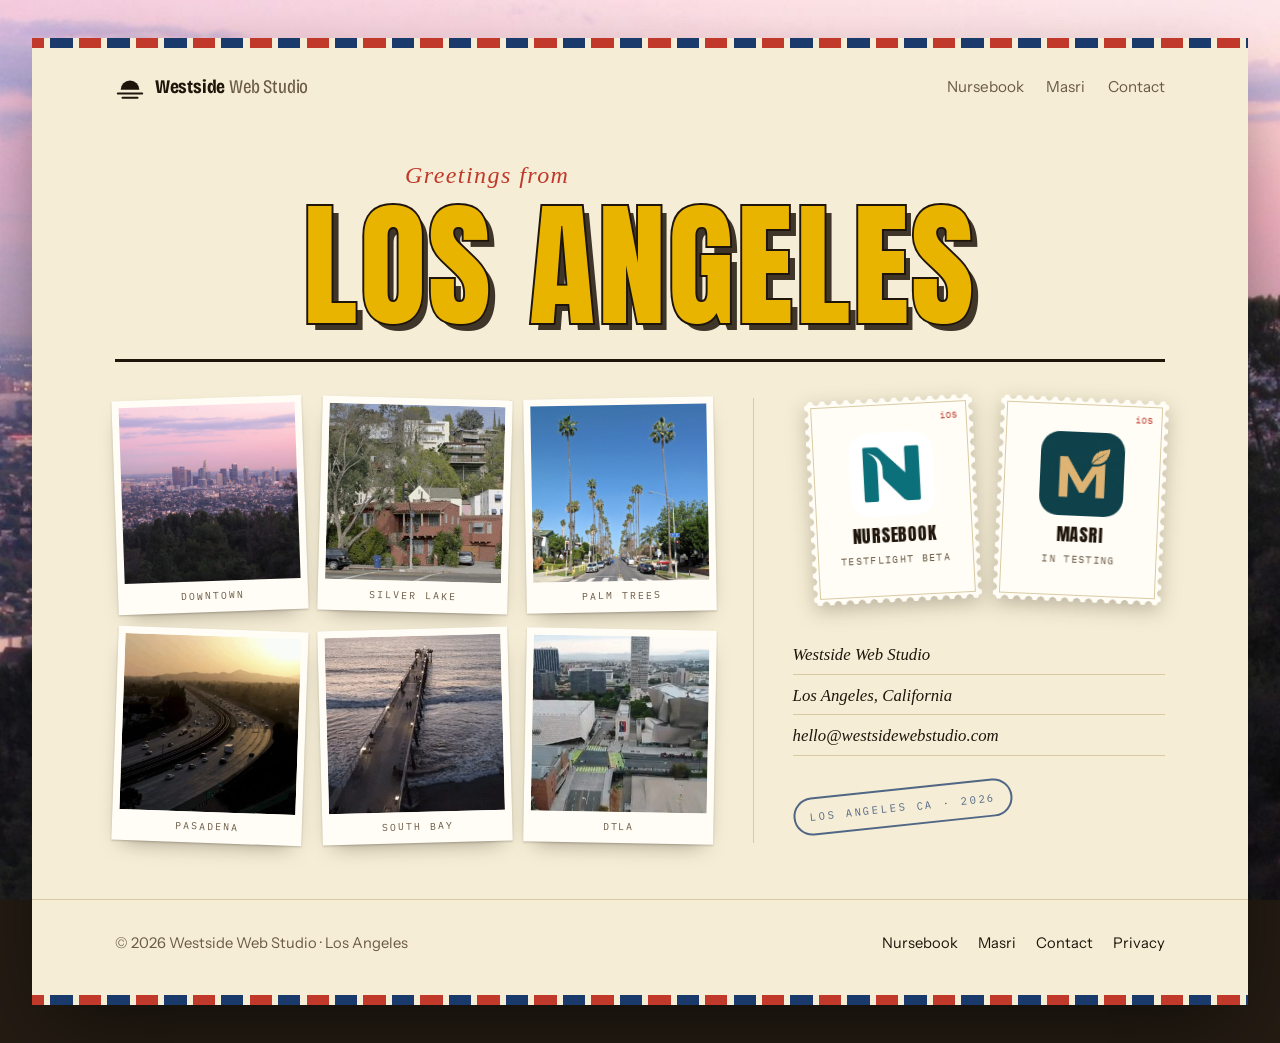
==== commit b1ac596f: "Stamp animations, apps.json links, and a Pages deploy workflow The stamps point at TestFlight or the" ====
--- a/index.html
+++ b/index.html
@@ -34,7 +34,7 @@
 <main id="main">
   <section class="card wrap" aria-label="Westside Web Studio">
     <p class="greeting">Greetings from</p>
-    <h1 class="city">Los Angeles</h1>
+    <h1 class="city" aria-label="Los Angeles"><span aria-hidden="true"><span class="ch" style="--i:0">L</span><span class="ch" style="--i:1">o</span><span class="ch" style="--i:2">s</span><span class="ch" style="--i:3">&nbsp;</span><span class="ch" style="--i:4">A</span><span class="ch" style="--i:5">n</span><span class="ch" style="--i:6">g</span><span class="ch" style="--i:7">e</span><span class="ch" style="--i:8">l</span><span class="ch" style="--i:9">e</span><span class="ch" style="--i:10">s</span></span></h1>
     <div class="card-body">
       <ul class="snaps">
           <li class="snap"><figure><img src="assets/img/la/skyline.jpg" alt="Downtown"><figcaption>Downtown</figcaption></figure></li>
@@ -46,22 +46,22 @@
       </ul>
       <div class="back">
         <div class="stamps">
-          <a class="app-stamp" href="https://nursebook.westsidewebstudio.com/">
+          <!-- app:nursebook:stamp --><a class="app-stamp" href="https://testflight.apple.com/join/bQHftDA7">
             <div class="stamp-paper"><div class="stamp-face">
               <span class="stamp-corner">iOS</span>
               <img src="assets/img/nursebook-icon-256.png" width="84" height="84" alt="">
               <span class="stamp-name">Nursebook</span>
               <span class="stamp-note">TestFlight beta</span>
             </div></div>
-          </a>
-          <a class="app-stamp" href="masri/">
+          </a><!-- /app -->
+          <!-- app:masri:stamp --><a class="app-stamp" href="masri/">
             <div class="stamp-paper"><div class="stamp-face">
               <span class="stamp-corner">iOS</span>
               <img src="assets/img/masri-icon-256.png" width="84" height="84" alt="">
               <span class="stamp-name">Masri</span>
               <span class="stamp-note">In testing</span>
             </div></div>
-          </a>
+          </a><!-- /app -->
         </div>
         <div class="address">
           <span>Westside Web Studio</span>
--- a/assets/site.css
+++ b/assets/site.css
@@ -546,3 +546,46 @@
   .snaps { grid-template-columns: repeat(2, minmax(0, 1fr)); }
   .stamps { gap: 0.75rem; }
 }
+
+/* ---------- Motion ---------- */
+/* Everything rests visible; the motion only plays on top of it. */
+
+.city .ch { display: inline-block; }
+
+@media (prefers-reduced-motion: no-preference) {
+  .city .ch { animation: letter-pop 0.6s cubic-bezier(.3, 1.6, .5, 1) backwards; animation-delay: calc(var(--i) * 45ms); }
+  .city:hover .ch { animation: letter-wave 0.7s ease-in-out; animation-delay: calc(var(--i) * 40ms); }
+
+  .snap { animation: snap-drop 0.75s cubic-bezier(.2, .9, .3, 1.25) backwards; animation-delay: calc(var(--i) * 90ms + 250ms);
+          transition: transform 0.3s cubic-bezier(.2, .7, .2, 1), box-shadow 0.3s; }
+  .snap:hover { transform: rotate(0deg) scale(1.05); z-index: 5; box-shadow: 0 2px 4px rgba(31, 21, 11, 0.2), 0 22px 40px -14px rgba(31, 21, 11, 0.55); }
+
+  .app-stamp { animation: stamp-stick 0.65s cubic-bezier(.3, 1.7, .5, 1) backwards; animation-delay: calc(var(--i) * 160ms + 900ms); }
+  .app-stamp .stamp-paper { animation: stamp-jiggle 7s ease-in-out infinite; animation-delay: calc(var(--i) * 1.4s + 3s); }
+  .app-stamp:hover .stamp-paper, .app-stamp:focus-visible .stamp-paper { animation: stamp-wiggle 0.5s ease-in-out; }
+
+  .postmark { animation: postmark-thud 0.5s cubic-bezier(.3, 1.5, .5, 1) backwards 1.5s; }
+}
+
+.snap:nth-child(1) { --i: 0; } .snap:nth-child(2) { --i: 1; } .snap:nth-child(3) { --i: 2; }
+.snap:nth-child(4) { --i: 3; } .snap:nth-child(5) { --i: 4; } .snap:nth-child(6) { --i: 5; }
+.app-stamp:nth-child(1) { --i: 0; } .app-stamp:nth-child(2) { --i: 1; } .app-stamp:nth-child(3) { --i: 2; }
+
+@keyframes letter-pop { from { transform: translateY(-0.35em) rotate(-8deg) scale(1.15); } }
+@keyframes letter-wave { 40% { transform: translateY(-0.12em) rotate(-3deg); } }
+@keyframes snap-drop { from { transform: translateY(-36px) rotate(calc(var(--tilt) * -4)); } }
+@keyframes stamp-stick { from { transform: scale(1.4) rotate(calc(var(--tilt) - 14deg)); } }
+@keyframes stamp-jiggle {
+  0%, 86%, 100% { transform: rotate(0deg); }
+  89% { transform: rotate(-5deg); }
+  92% { transform: rotate(4deg); }
+  95% { transform: rotate(-2deg); }
+  98% { transform: rotate(1deg); }
+}
+@keyframes stamp-wiggle {
+  25% { transform: rotate(-6deg) scale(1.03); }
+  50% { transform: rotate(5deg) scale(1.03); }
+  75% { transform: rotate(-2deg); }
+}
+@keyframes postmark-thud { from { transform: rotate(-20deg) scale(1.8); } }
+.home .sheet { overflow: clip; }
